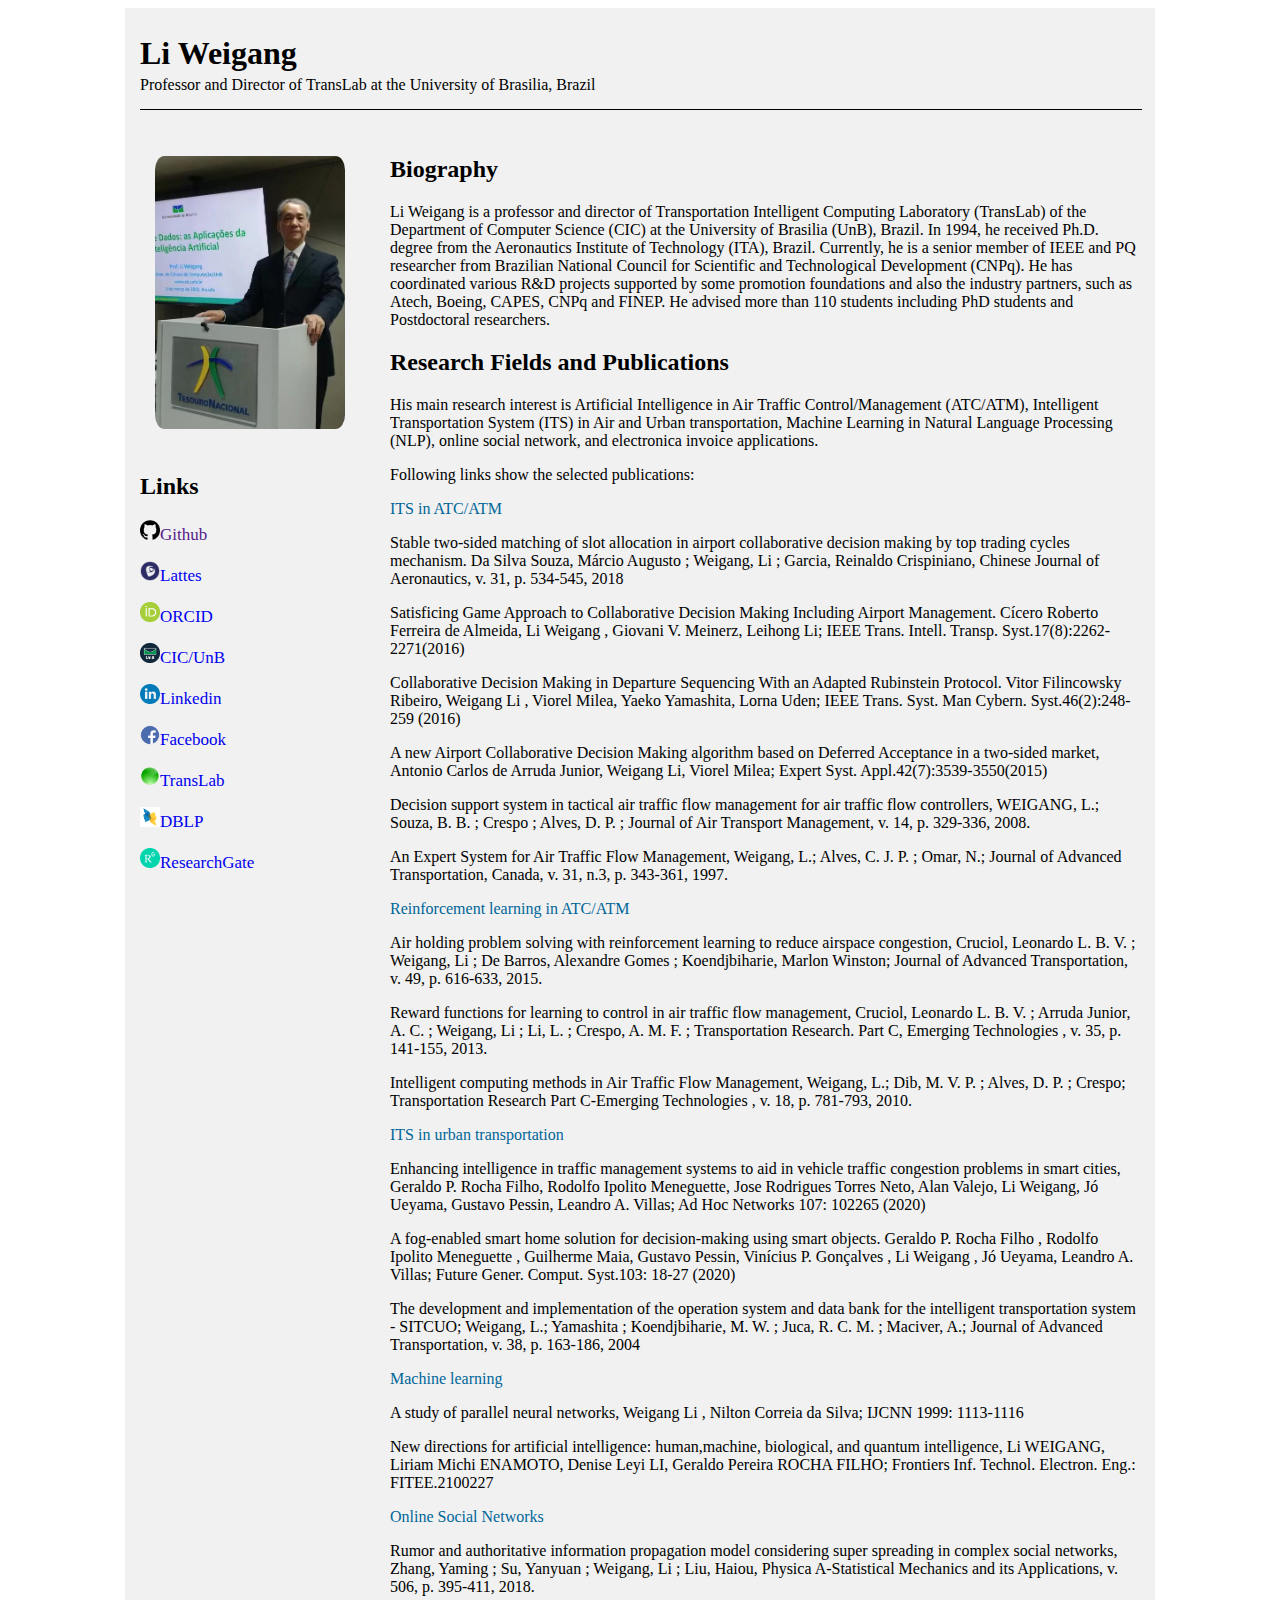
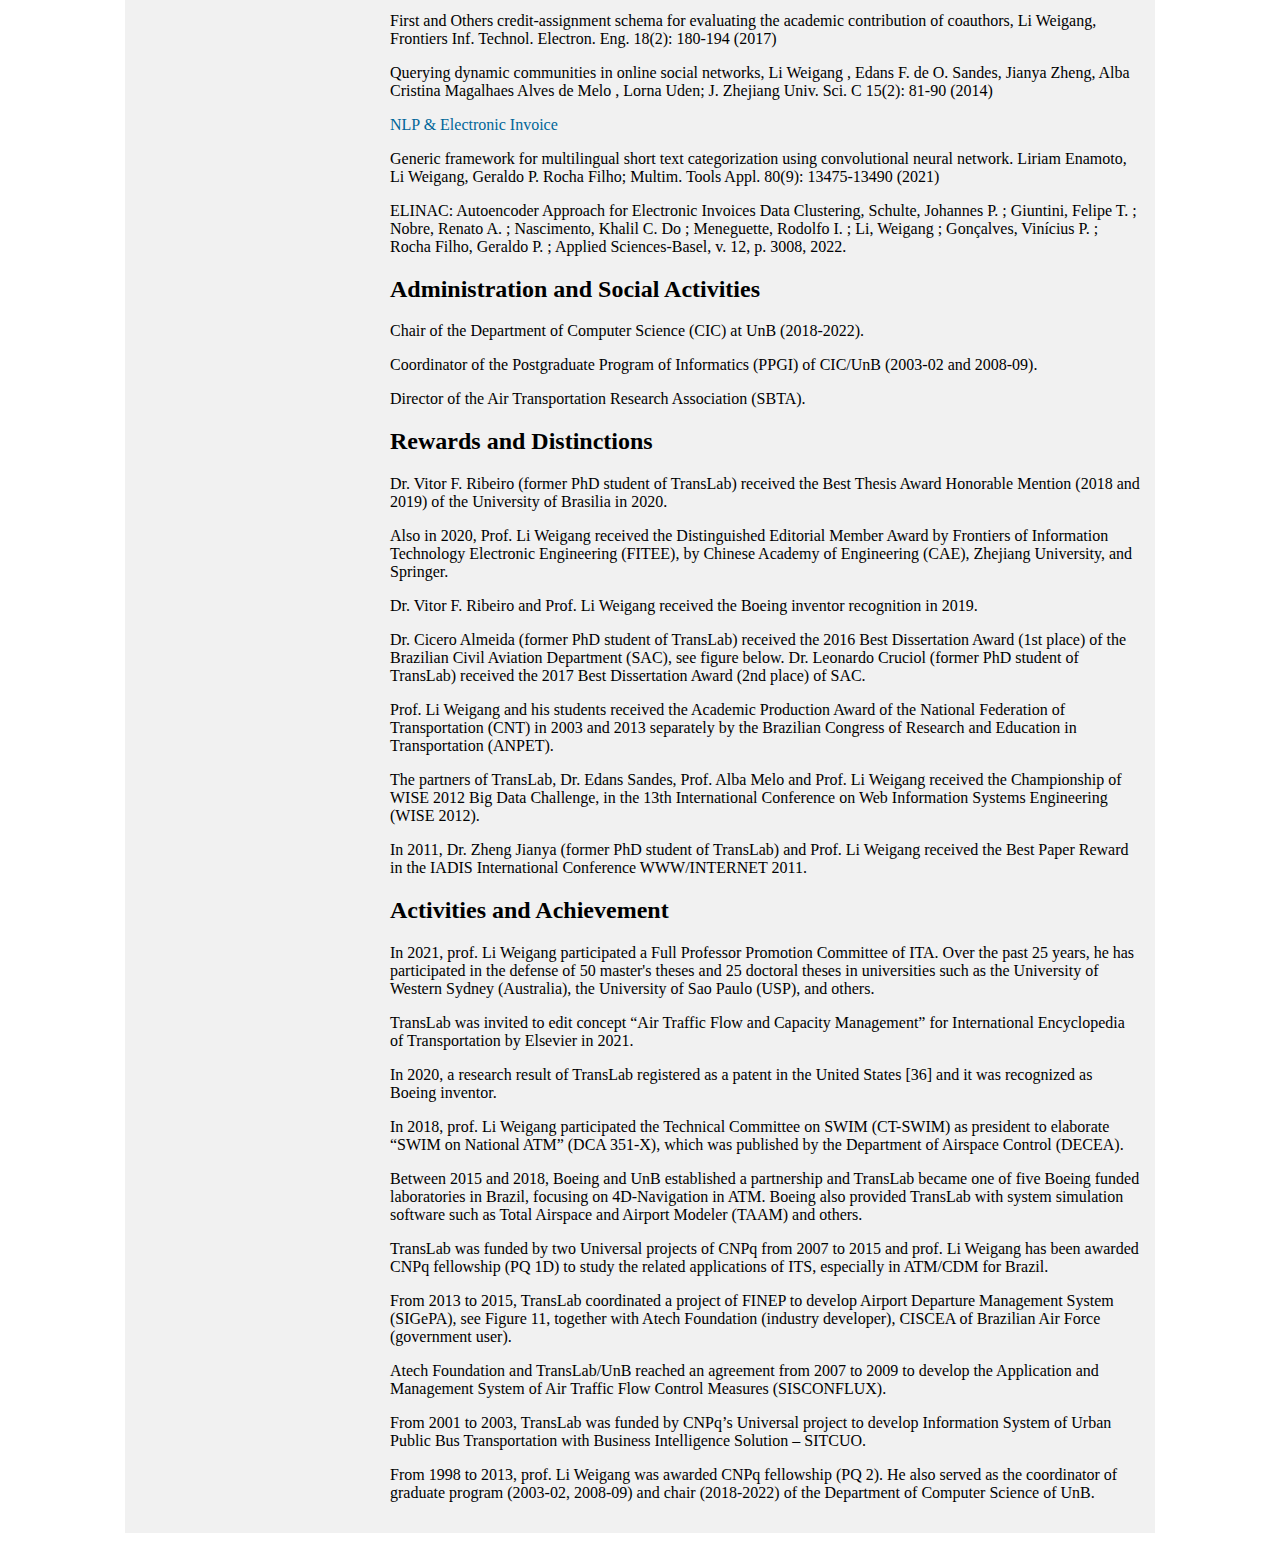
==== index.html @ bbe939b4 "header" ====
<!DOCTYPE html>
<html lang="en">

<head>
    <meta charset="UTF-8">
    <meta name="viewport" content="width=device-width, initial-scale=1.0">
    <link rel="stylesheet" href="styles.css">
    <title>Li Weigang</title>
</head>

<body>
    <div class="container">
        <header class="head">
            <h1> Li Weigang </h1>
		    <p class="subhead">Professor and Director of TransLab at the University of Brasilia, Brazil</p> 
            
        </header>
        <hr width=100% color="#000" size="1px">
        <br>

        <!-- increase height manually in styles.css #left if right gets longer/-->
        <div id="left">
            
                <img class="foto" src="images\foto.jpeg"> 
                <h2>Links</h2>
                <p><a href=""><img class="icon" src="icons\git.png">Github</a></p>
                <p><a href="http://lattes.cnpq.br/4218593188956443"><img class="icon" src="icons\icon-lattes.png">Lattes</a></p>
                <p><a href="https://orcid.org/0000-0003-1826-1850"><img class="icon" src="icons\ORCID-icon.png">ORCID</a></p>
                <p><a href="https://www.cic.unb.br/professores/89-weigang"><img class="icon" src="icons\unb.png">CIC/UnB</a></p>
		        <p><a href="https://www.linkedin.com/in/liweigang/?originalSubdomain=br"><img class="icon" src="icons\linkedin.png">Linkedin</a></p>
                <p><a href="https://pt-br.facebook.com/weigangbr"><img class="icon" src="icons\facebook.jpg">Facebook</a></p>
                <p><a href="https://www.translab.unb.br"><img class="icon" src="icons\green.png">TransLab</a></p>
                <p><a href="https://dblp.org/pid/l/WeigangLi.html"><img class="icon" src="icons\dblp.png">DBLP</a></p>
                <p><a href="https://www.researchgate.net/profile/Li-Weigang">
                <img class="icon" src="icons\ResearchGate_icon.png">ResearchGate</a></p>
                
        </div id="right">

            <section class="biography">
                <h2>Biography</h2>
                <p>
                    Li Weigang is a professor and director of Transportation Intelligent Computing Laboratory (TransLab) of the Department of Computer Science (CIC) at the University of Brasilia (UnB), Brazil. In 1994, he received Ph.D. degree from the Aeronautics Institute of Technology (ITA), Brazil. Currently, he is a senior member of IEEE and PQ researcher from Brazilian National Council for Scientific and Technological Development (CNPq). He has coordinated various R&D projects supported by some promotion foundations and also the industry partners, such as Atech, Boeing, CAPES, CNPq and FINEP. He advised more than 110 students including PhD students and Postdoctoral researchers.
                </p>
            </section>
      
            <section class="biography">
                <h2>Research Fields and Publications</h2>
                    <p>
                        His main research interest is Artificial Intelligence in Air Traffic Control/Management (ATC/ATM), Intelligent Transportation System (ITS) in Air and Urban transportation, Machine Learning in Natural Language Processing (NLP), online social network, and electronica invoice applications.
                    </p>

                    <p>Following links show the selected publications: </p>

                    <p1>ITS in ATC/ATM </p1>

                    <p>Stable two-sided matching of slot allocation in airport collaborative decision making by top trading cycles mechanism. Da Silva Souza, Márcio Augusto ; Weigang, Li ; Garcia, Reinaldo Crispiniano, Chinese Journal of Aeronautics, v. 31, p. 534-545, 2018 </p>

                    <p>Satisficing Game Approach to Collaborative Decision Making Including Airport Management. Cícero Roberto Ferreira de Almeida, Li Weigang , Giovani V. Meinerz, Leihong Li; IEEE Trans. Intell. Transp. Syst.17(8):2262-2271(2016) </p>
                    
                    <p>Collaborative Decision Making in Departure Sequencing With an Adapted Rubinstein Protocol. Vitor Filincowsky Ribeiro, Weigang Li , Viorel Milea, Yaeko Yamashita, Lorna Uden; IEEE Trans. Syst. Man Cybern. Syst.46(2):248-259 (2016) </p>
                    
                    <p>A new Airport Collaborative Decision Making algorithm based on Deferred Acceptance in a two-sided market, Antonio Carlos de Arruda Junior, Weigang Li, Viorel Milea; Expert Syst. Appl.42(7):3539-3550(2015) </p>

                    <p>Decision support system in tactical air traffic flow management for air traffic flow controllers, WEIGANG, L.; Souza, B. B. ; Crespo ; Alves, D. P. ; Journal of Air Transport Management, v. 14, p. 329-336, 2008.</p>
                    
                    <p>An Expert System for Air Traffic Flow Management, Weigang, L.; Alves, C. J. P. ; Omar, N.; Journal of Advanced Transportation, Canada, v. 31, n.3, p. 343-361, 1997. </p>
                    
                    <p1>Reinforcement learning in ATC/ATM</p1>
                    
                    <p>Air holding problem solving with reinforcement learning to reduce airspace congestion, Cruciol, Leonardo L. B. V. ; Weigang, Li ; De Barros, Alexandre Gomes ; Koendjbiharie, Marlon Winston; Journal of Advanced Transportation, v. 49, p. 616-633, 2015. </p> 

                    <p>Reward functions for learning to control in air traffic flow management, Cruciol, Leonardo L. B. V. ; Arruda Junior, A. C. ; Weigang, Li ; Li, L. ; Crespo, A. M. F. ;  Transportation Research. Part C, Emerging Technologies , v. 35, p. 141-155, 2013. </p> 

                    <p>Intelligent computing methods in Air Traffic Flow Management, Weigang, L.; Dib, M. V. P. ; Alves, D. P. ; Crespo;  Transportation Research Part C-Emerging Technologies , v. 18, p. 781-793, 2010. </p>

                    <p1>ITS in urban transportation</p1>

                    <p>Enhancing intelligence in traffic management systems to aid in vehicle traffic congestion problems in smart cities, Geraldo P. Rocha Filho, Rodolfo Ipolito Meneguette, Jose Rodrigues Torres Neto, Alan Valejo, Li Weigang, Jó Ueyama, Gustavo Pessin, Leandro A. Villas; Ad Hoc Networks 107: 102265 (2020) </p>
                    
                    <p>A fog-enabled smart home solution for decision-making using smart objects. Geraldo P. Rocha Filho , Rodolfo Ipolito Meneguette , Guilherme Maia, Gustavo Pessin, Vinícius P. Gonçalves , Li Weigang , Jó Ueyama, Leandro A. Villas; Future Gener. Comput. Syst.103: 18-27 (2020) </p>
                    
                    <p>The development and implementation of the operation system and data bank for the intelligent transportation system - SITCUO; Weigang, L.; Yamashita ; Koendjbiharie, M. W. ; Juca, R. C. M. ; Maciver, A.; Journal of Advanced Transportation, v. 38, p. 163-186, 2004 </p>

                    <p1>Machine learning</p1>

                    <p>A study of parallel neural networks, Weigang Li , Nilton Correia da Silva; IJCNN 1999: 1113-1116 </p>
                    
                    <p>New directions for artificial intelligence: human,machine, biological, and quantum intelligence, Li WEIGANG, Liriam Michi ENAMOTO, Denise Leyi LI, Geraldo Pereira ROCHA FILHO; Frontiers Inf. Technol. Electron. Eng.: FITEE.2100227 </p>

                    <p1>Online Social Networks</p1>

                    <p>Rumor and authoritative information propagation model considering super spreading in complex social networks, Zhang, Yaming ; Su, Yanyuan ; Weigang, Li ; Liu, Haiou, Physica A-Statistical Mechanics and its Applications, v. 506, p. 395-411, 2018. </p>

                    <p>First and Others credit-assignment schema for evaluating the academic contribution of coauthors, Li Weigang, Frontiers Inf. Technol. Electron. Eng. 18(2): 180-194 (2017) </p>

                    <p>Querying dynamic communities in online social networks, Li Weigang , Edans F. de O. Sandes, Jianya Zheng, Alba Cristina Magalhaes Alves de Melo , Lorna Uden; J. Zhejiang Univ. Sci. C 15(2): 81-90 (2014) </p>

                    <p1>NLP & Electronic Invoice</p1>

                    <p>Generic framework for multilingual short text categorization using convolutional neural network. Liriam Enamoto, Li Weigang, Geraldo P. Rocha Filho; Multim. Tools Appl. 80(9): 13475-13490 (2021)  </p>

                    <p>ELINAC: Autoencoder Approach for Electronic Invoices Data Clustering, Schulte, Johannes P. ; Giuntini, Felipe T. ; Nobre, Renato A. ; Nascimento, Khalil C. Do ; Meneguette, Rodolfo I. ; Li, Weigang ; Gonçalves, Vinícius P. ; Rocha Filho, Geraldo P. ;  Applied Sciences-Basel, v. 12, p. 3008, 2022. </p>

                <h2>Administration and Social Activities</h2>

                    <p>Chair of the Department of Computer Science (CIC) at UnB (2018-2022).</p>
                    <p>Coordinator of the Postgraduate Program of Informatics (PPGI) of CIC/UnB (2003-02 and 2008-09).</p>
                    <p>Director of the Air Transportation Research Association (SBTA).</p>

                    
                <h2>Rewards and Distinctions</h2>
                    
                    <p>Dr. Vitor F. Ribeiro (former PhD student of TransLab) received the Best Thesis Award Honorable Mention (2018 and 2019) of the University of Brasilia in 2020. </p>
                    <p>Also in 2020, Prof. Li Weigang received the Distinguished Editorial Member Award by Frontiers of Information Technology Electronic Engineering (FITEE), by Chinese Academy of Engineering (CAE), Zhejiang University, and Springer. </p>
                    <p>Dr. Vitor F. Ribeiro and Prof. Li Weigang received the Boeing inventor recognition in 2019. </p>
                    <p>Dr. Cicero Almeida (former PhD student of TransLab) received the 2016 Best Dissertation Award (1st place) of the Brazilian Civil Aviation Department (SAC), see figure below. Dr. Leonardo Cruciol (former PhD student of TransLab) received the 2017 Best Dissertation Award (2nd place) of SAC. </p>
                    <p>Prof. Li Weigang and his students received the Academic Production Award of the National Federation of Transportation (CNT) in 2003 and 2013 separately by the Brazilian Congress of Research and Education in Transportation (ANPET). </p>
                    <p>The partners of TransLab, Dr. Edans Sandes, Prof. Alba Melo and Prof. Li Weigang received the Championship of WISE 2012 Big Data Challenge, in the 13th International Conference on Web Information Systems Engineering (WISE 2012).</p>
                    <p>In 2011, Dr. Zheng Jianya (former PhD student of TransLab) and Prof. Li Weigang received the Best Paper Reward in the IADIS International Conference WWW/INTERNET 2011. </p>

                <h2>Activities and Achievement</h2>
                    <p>In 2021, prof. Li Weigang participated a Full Professor Promotion Committee of ITA. Over the past 25 years, he has participated in the defense of 50 master's theses and 25 doctoral theses in universities such as the University of Western Sydney (Australia), the University of Sao Paulo (USP), and others. </p>
                    <p>TransLab was invited to edit concept “Air Traffic Flow and Capacity Management” for International Encyclopedia of Transportation by Elsevier in 2021. </p>
                    <p>In 2020, a research result of TransLab registered as a patent in the United States [36] and it was recognized as Boeing inventor. </p>
                    <p>In 2018, prof. Li Weigang participated the Technical Committee on SWIM (CT-SWIM) as president to elaborate “SWIM on National ATM” (DCA 351-X), which was published by the Department of Airspace Control (DECEA). </p>
                    <p>Between 2015 and 2018, Boeing and UnB established a partnership and TransLab became one of five Boeing funded laboratories in Brazil, focusing on 4D-Navigation in ATM. Boeing also provided TransLab with system simulation software such as Total Airspace and Airport Modeler (TAAM) and others. </p>
                    <p>TransLab was funded by two Universal projects of CNPq from 2007 to 2015 and prof. Li Weigang has been awarded CNPq fellowship (PQ 1D) to study the related applications of ITS, especially in ATM/CDM for Brazil. </p>
                    <p>From 2013 to 2015, TransLab coordinated a project of FINEP to develop Airport Departure Management System (SIGePA), see Figure 11, together with Atech Foundation (industry developer), CISCEA of Brazilian Air Force (government user). </p>
                    <p>Atech Foundation and TransLab/UnB reached an agreement from 2007 to 2009 to develop the Application and Management System of Air Traffic Flow Control Measures (SISCONFLUX). </p>
                    <p>From 2001 to 2003, TransLab was funded by CNPq’s Universal project to develop Information System of Urban Public Bus Transportation with Business Intelligence Solution – SITCUO. </p>
                    <p>From 1998 to 2013, prof. Li Weigang was awarded CNPq fellowship (PQ 2). He also served as the coordinator of graduate program (2003-02, 2008-09) and chair (2018-2022) of the Department of Computer Science of UnB. </p>
                
                    
                </section>
        </div>
    </div>
</body>
</html>
---- styles.css ----
.container {
    background-color: #f1f1f1; 	
    padding: 15px;
    width:1000px;
    margin: 10px auto;
    margin-top:0;
    margin-left:auto;
    margin-bottom:0;
    margin-right:auto;
    		
 }

 h1 {
    padding-bottom:0px;
 }

 .head{
    margin-top:auto;
    padding-bottom:0.1px;
    line-height: 19px;
 }

 .subhead{
    line-height: 0px;
 }

 img.foto {
    width:190px;
    border-radius: 5%;
    margin: 20px 15px;
}

img.icon {
    width: 20px;
}


a:link {
    text-decoration: none;
    font-size: 17px;
}

#left {
	float: left ;
    width:250px;
    height:3000px;
}

p1{
    color: #006699;
}

#right {
	float: left ;
	width:500px;
}
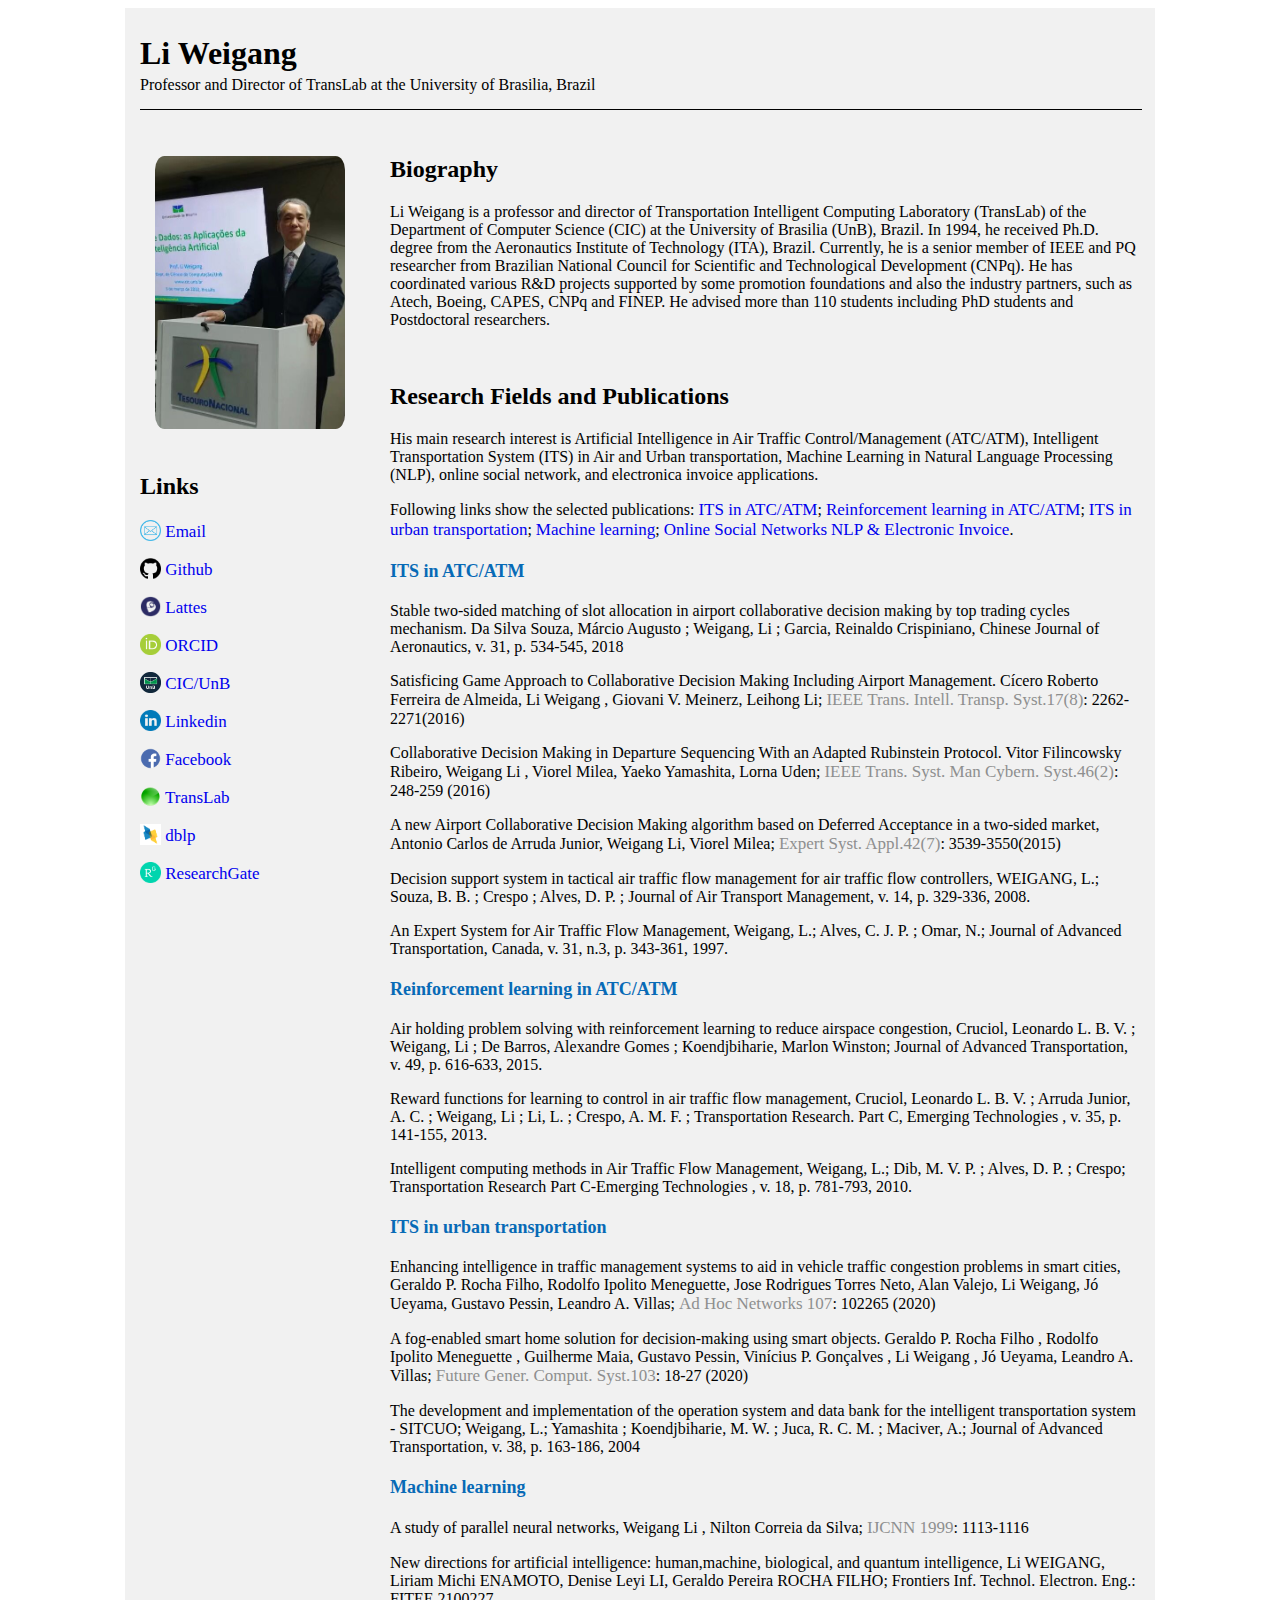
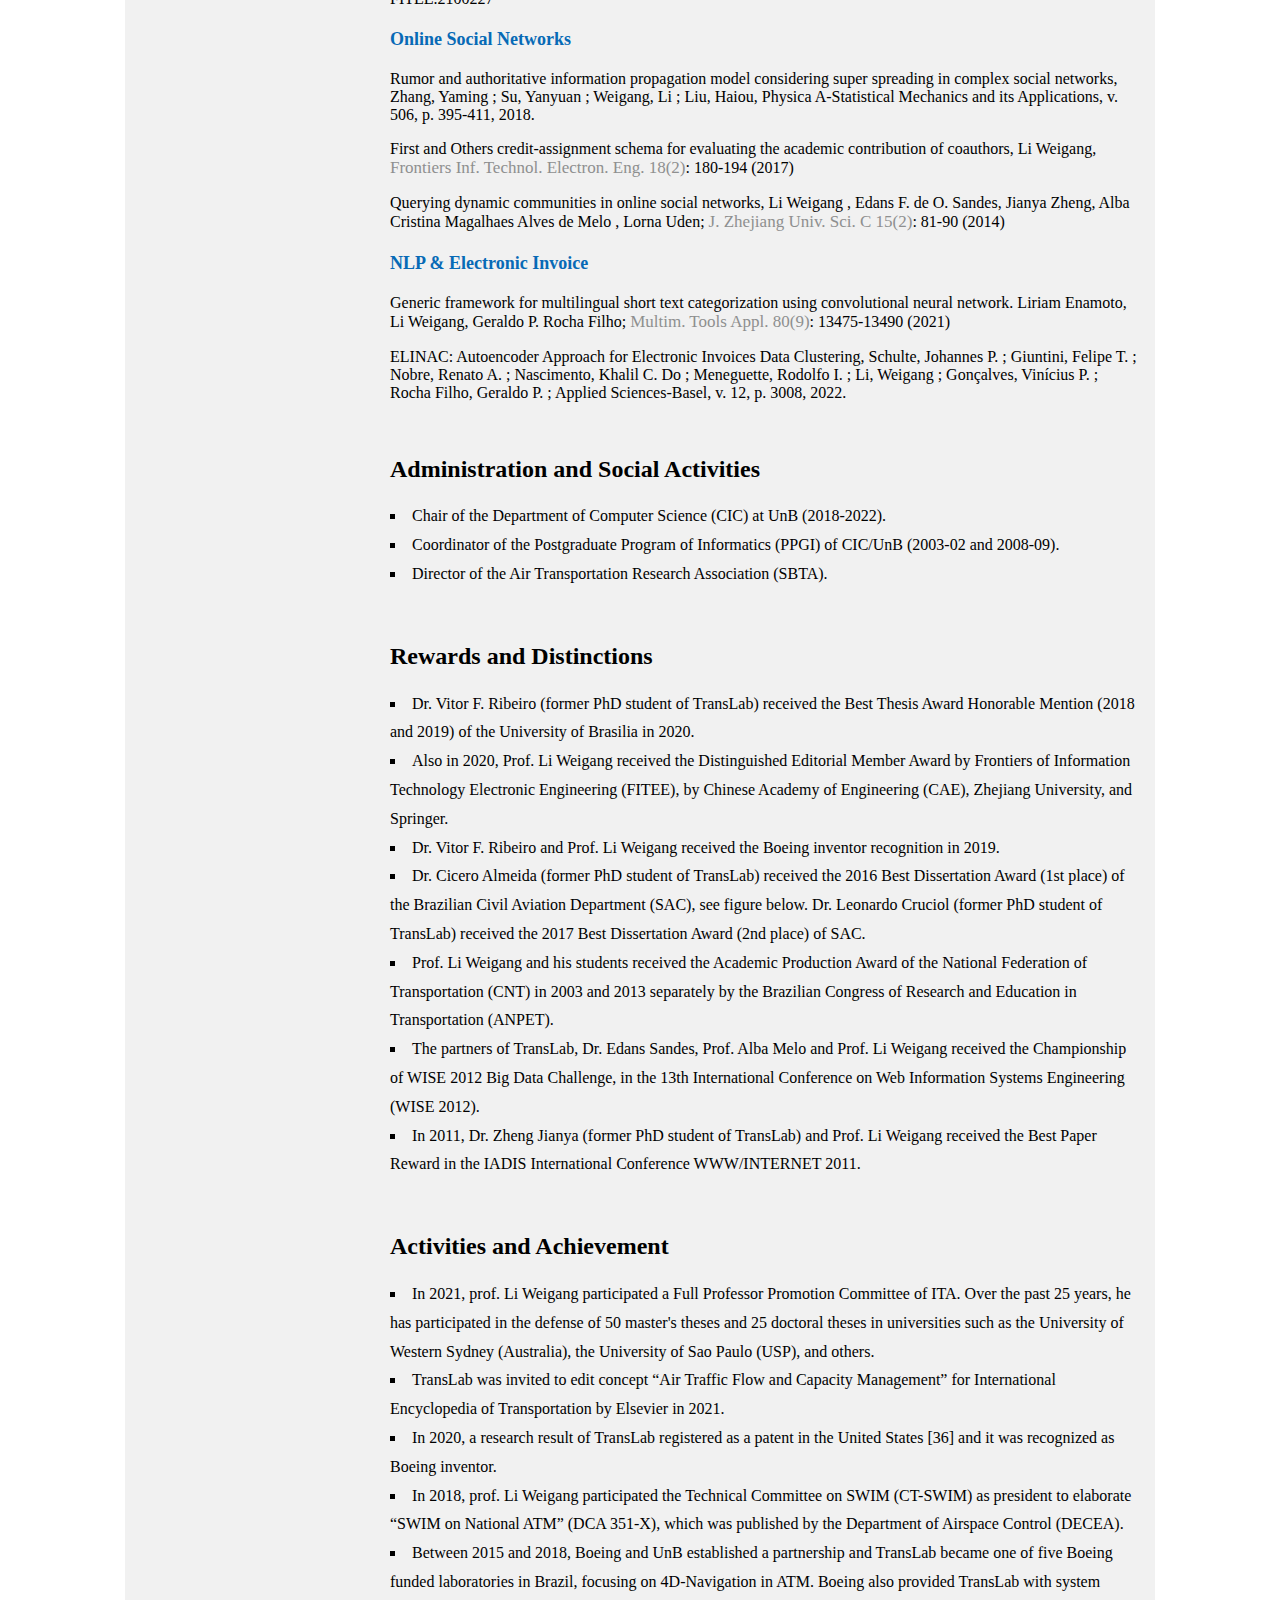
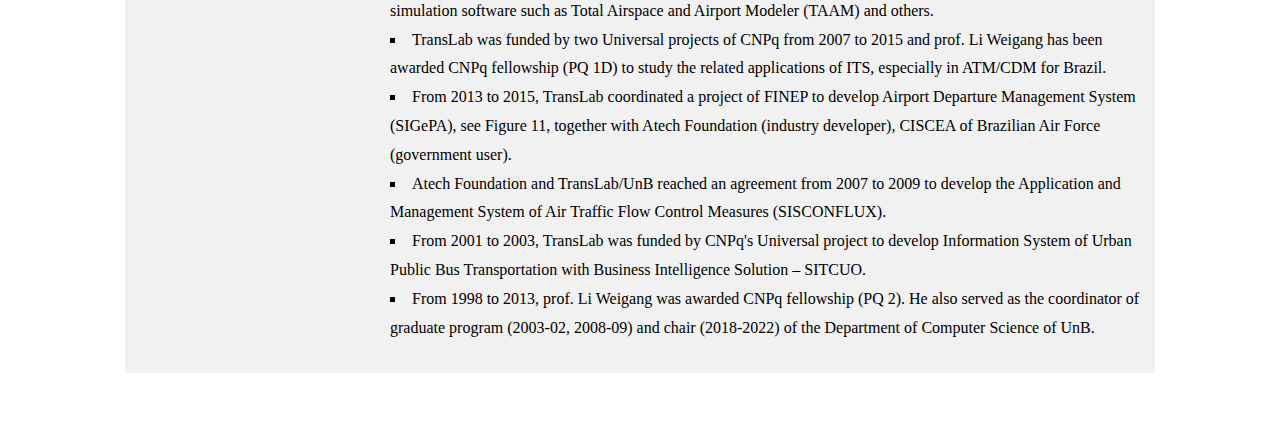
==== commit df0b7751: "finish?" ====
--- a/index.html
+++ b/index.html
@@ -23,113 +23,212 @@
             
                 <img class="foto" src="images\foto.jpeg"> 
                 <h2>Links</h2>
-                <p><a href=""><img class="icon" src="icons\git.png">Github</a></p>
-                <p><a href="http://lattes.cnpq.br/4218593188956443"><img class="icon" src="icons\icon-lattes.png">Lattes</a></p>
-                <p><a href="https://orcid.org/0000-0003-1826-1850"><img class="icon" src="icons\ORCID-icon.png">ORCID</a></p>
-                <p><a href="https://www.cic.unb.br/professores/89-weigang"><img class="icon" src="icons\unb.png">CIC/UnB</a></p>
-		        <p><a href="https://www.linkedin.com/in/liweigang/?originalSubdomain=br"><img class="icon" src="icons\linkedin.png">Linkedin</a></p>
-                <p><a href="https://pt-br.facebook.com/weigangbr"><img class="icon" src="icons\facebook.jpg">Facebook</a></p>
-                <p><a href="https://www.translab.unb.br"><img class="icon" src="icons\green.png">TransLab</a></p>
-                <p><a href="https://dblp.org/pid/l/WeigangLi.html"><img class="icon" src="icons\dblp.png">DBLP</a></p>
+                <p><a href="mailto: weigang@unb.br"><img class="icon" src="icons\email.png"> Email</a></p>
+                <p><a href="https://github.com/LiWeigangBR"><img class="icon" src="icons\git.png"> Github</a></p>
+                <p><a href="http://lattes.cnpq.br/4218593188956443"><img class="icon" src="icons\icon-lattes.png"> Lattes</a></p>
+                <p><a href="https://orcid.org/0000-0003-1826-1850"><img class="icon" src="icons\ORCID-icon.png"> ORCID</a></p>
+                <p><a href="https://www.cic.unb.br/professores/89-weigang"><img class="icon" src="icons\unb.png"> CIC/UnB</a></p>
+		        <p><a href="https://www.linkedin.com/in/liweigang/?originalSubdomain=br"><img class="icon" src="icons\linkedin.png"> Linkedin</a></p>
+                <p><a href="https://pt-br.facebook.com/weigangbr"><img class="icon" src="icons\facebook.jpg"> Facebook</a></p>
+                <p><a href="https://www.translab.unb.br"><img class="icon" src="icons\green.png"> TransLab</a></p>
+                <p><a href="https://dblp.org/pid/l/WeigangLi.html"><img class="icon" src="icons\dblp.png"> dblp</a></p>
                 <p><a href="https://www.researchgate.net/profile/Li-Weigang">
-                <img class="icon" src="icons\ResearchGate_icon.png">ResearchGate</a></p>
+                <img class="icon" src="icons\ResearchGate_icon.png"> ResearchGate</a></p>
                 
         </div id="right">
 
             <section class="biography">
                 <h2>Biography</h2>
                 <p>
-                    Li Weigang is a professor and director of Transportation Intelligent Computing Laboratory (TransLab) of the Department of Computer Science (CIC) at the University of Brasilia (UnB), Brazil. In 1994, he received Ph.D. degree from the Aeronautics Institute of Technology (ITA), Brazil. Currently, he is a senior member of IEEE and PQ researcher from Brazilian National Council for Scientific and Technological Development (CNPq). He has coordinated various R&D projects supported by some promotion foundations and also the industry partners, such as Atech, Boeing, CAPES, CNPq and FINEP. He advised more than 110 students including PhD students and Postdoctoral researchers.
+                    Li Weigang is a professor and director of Transportation Intelligent Computing Laboratory (TransLab) 
+                    of the Department of Computer Science (CIC) at the University of Brasilia (UnB), Brazil. In 1994, he received Ph.D. 
+                    degree from the Aeronautics Institute of Technology (ITA), Brazil. Currently, he is a senior member of IEEE and PQ 
+                    researcher from Brazilian National Council for Scientific and Technological Development (CNPq). He has coordinated 
+                    various R&D projects supported by some promotion foundations and also the industry partners, such as Atech, Boeing, 
+                    CAPES, CNPq and FINEP. He advised more than 110 students including PhD students and Postdoctoral researchers.
                 </p>
+                <br>
             </section>
       
             <section class="biography">
                 <h2>Research Fields and Publications</h2>
                     <p>
-                        His main research interest is Artificial Intelligence in Air Traffic Control/Management (ATC/ATM), Intelligent Transportation System (ITS) in Air and Urban transportation, Machine Learning in Natural Language Processing (NLP), online social network, and electronica invoice applications.
+                        His main research interest is Artificial Intelligence in Air Traffic Control/Management (ATC/ATM), 
+                        Intelligent Transportation System (ITS) in Air and Urban transportation, Machine Learning in Natural 
+                        Language Processing (NLP), online social network, and electronica invoice applications.
                     </p>
 
-                    <p>Following links show the selected publications: </p>
-
-                    <p1>ITS in ATC/ATM </p1>
-
-                    <p>Stable two-sided matching of slot allocation in airport collaborative decision making by top trading cycles mechanism. Da Silva Souza, Márcio Augusto ; Weigang, Li ; Garcia, Reinaldo Crispiniano, Chinese Journal of Aeronautics, v. 31, p. 534-545, 2018 </p>
-
-                    <p>Satisficing Game Approach to Collaborative Decision Making Including Airport Management. Cícero Roberto Ferreira de Almeida, Li Weigang , Giovani V. Meinerz, Leihong Li; IEEE Trans. Intell. Transp. Syst.17(8):2262-2271(2016) </p>
-                    
-                    <p>Collaborative Decision Making in Departure Sequencing With an Adapted Rubinstein Protocol. Vitor Filincowsky Ribeiro, Weigang Li , Viorel Milea, Yaeko Yamashita, Lorna Uden; IEEE Trans. Syst. Man Cybern. Syst.46(2):248-259 (2016) </p>
-                    
-                    <p>A new Airport Collaborative Decision Making algorithm based on Deferred Acceptance in a two-sided market, Antonio Carlos de Arruda Junior, Weigang Li, Viorel Milea; Expert Syst. Appl.42(7):3539-3550(2015) </p>
-
-                    <p>Decision support system in tactical air traffic flow management for air traffic flow controllers, WEIGANG, L.; Souza, B. B. ; Crespo ; Alves, D. P. ; Journal of Air Transport Management, v. 14, p. 329-336, 2008.</p>
-                    
-                    <p>An Expert System for Air Traffic Flow Management, Weigang, L.; Alves, C. J. P. ; Omar, N.; Journal of Advanced Transportation, Canada, v. 31, n.3, p. 343-361, 1997. </p>
-                    
-                    <p1>Reinforcement learning in ATC/ATM</p1>
-                    
-                    <p>Air holding problem solving with reinforcement learning to reduce airspace congestion, Cruciol, Leonardo L. B. V. ; Weigang, Li ; De Barros, Alexandre Gomes ; Koendjbiharie, Marlon Winston; Journal of Advanced Transportation, v. 49, p. 616-633, 2015. </p> 
-
-                    <p>Reward functions for learning to control in air traffic flow management, Cruciol, Leonardo L. B. V. ; Arruda Junior, A. C. ; Weigang, Li ; Li, L. ; Crespo, A. M. F. ;  Transportation Research. Part C, Emerging Technologies , v. 35, p. 141-155, 2013. </p> 
-
-                    <p>Intelligent computing methods in Air Traffic Flow Management, Weigang, L.; Dib, M. V. P. ; Alves, D. P. ; Crespo;  Transportation Research Part C-Emerging Technologies , v. 18, p. 781-793, 2010. </p>
-
-                    <p1>ITS in urban transportation</p1>
-
-                    <p>Enhancing intelligence in traffic management systems to aid in vehicle traffic congestion problems in smart cities, Geraldo P. Rocha Filho, Rodolfo Ipolito Meneguette, Jose Rodrigues Torres Neto, Alan Valejo, Li Weigang, Jó Ueyama, Gustavo Pessin, Leandro A. Villas; Ad Hoc Networks 107: 102265 (2020) </p>
-                    
-                    <p>A fog-enabled smart home solution for decision-making using smart objects. Geraldo P. Rocha Filho , Rodolfo Ipolito Meneguette , Guilherme Maia, Gustavo Pessin, Vinícius P. Gonçalves , Li Weigang , Jó Ueyama, Leandro A. Villas; Future Gener. Comput. Syst.103: 18-27 (2020) </p>
-                    
-                    <p>The development and implementation of the operation system and data bank for the intelligent transportation system - SITCUO; Weigang, L.; Yamashita ; Koendjbiharie, M. W. ; Juca, R. C. M. ; Maciver, A.; Journal of Advanced Transportation, v. 38, p. 163-186, 2004 </p>
-
-                    <p1>Machine learning</p1>
-
-                    <p>A study of parallel neural networks, Weigang Li , Nilton Correia da Silva; IJCNN 1999: 1113-1116 </p>
-                    
-                    <p>New directions for artificial intelligence: human,machine, biological, and quantum intelligence, Li WEIGANG, Liriam Michi ENAMOTO, Denise Leyi LI, Geraldo Pereira ROCHA FILHO; Frontiers Inf. Technol. Electron. Eng.: FITEE.2100227 </p>
-
-                    <p1>Online Social Networks</p1>
-
-                    <p>Rumor and authoritative information propagation model considering super spreading in complex social networks, Zhang, Yaming ; Su, Yanyuan ; Weigang, Li ; Liu, Haiou, Physica A-Statistical Mechanics and its Applications, v. 506, p. 395-411, 2018. </p>
-
-                    <p>First and Others credit-assignment schema for evaluating the academic contribution of coauthors, Li Weigang, Frontiers Inf. Technol. Electron. Eng. 18(2): 180-194 (2017) </p>
-
-                    <p>Querying dynamic communities in online social networks, Li Weigang , Edans F. de O. Sandes, Jianya Zheng, Alba Cristina Magalhaes Alves de Melo , Lorna Uden; J. Zhejiang Univ. Sci. C 15(2): 81-90 (2014) </p>
-
-                    <p1>NLP & Electronic Invoice</p1>
-
-                    <p>Generic framework for multilingual short text categorization using convolutional neural network. Liriam Enamoto, Li Weigang, Geraldo P. Rocha Filho; Multim. Tools Appl. 80(9): 13475-13490 (2021)  </p>
-
-                    <p>ELINAC: Autoencoder Approach for Electronic Invoices Data Clustering, Schulte, Johannes P. ; Giuntini, Felipe T. ; Nobre, Renato A. ; Nascimento, Khalil C. Do ; Meneguette, Rodolfo I. ; Li, Weigang ; Gonçalves, Vinícius P. ; Rocha Filho, Geraldo P. ;  Applied Sciences-Basel, v. 12, p. 3008, 2022. </p>
+                    <p>Following links show the selected publications: <a href="#ATC/ATM">ITS in ATC/ATM</a>;
+                        <a href="#reinforcement">Reinforcement learning in ATC/ATM</a>;
+                        <a href="#transportation">ITS in urban transportation</a>;
+                        <a href="#machine">Machine learning</a>;
+                        <a href="#social">Online Social Networks</a> 
+                        <a href="#NLP">NLP & Electronic Invoice</a>.
+                    </p>
+
+                    <div id="ATC/ATM">
+
+                        <p1>ITS in ATC/ATM </p1>
+
+                        <p>Stable two-sided matching of slot allocation in airport collaborative decision making by top 
+                            trading cycles mechanism. Da Silva Souza, Márcio Augusto ; Weigang, Li ; Garcia, Reinaldo Crispiniano, 
+                            Chinese Journal of Aeronautics, v. 31, p. 534-545, 2018 </p>
+
+                        <p>Satisficing Game Approach to Collaborative Decision Making Including Airport Management. Cícero Roberto Ferreira 
+                            de Almeida, Li Weigang , Giovani V. Meinerz, Leihong Li; 
+                            <a class = "art" href="https://dblp.org/db/journals/tits/tits17.html#AlmeidaWML16">IEEE Trans. Intell. Transp. Syst.17(8)</a>: 2262-2271(2016)</p>
+                        
+                        <p>Collaborative Decision Making in Departure Sequencing With an Adapted Rubinstein Protocol. Vitor Filincowsky 
+                            Ribeiro, Weigang Li , Viorel Milea, Yaeko Yamashita, Lorna Uden; 
+                            <a class = "art" href="https://dblp.org/db/journals/tsmc/tsmc46.html#RibeiroLMYU16">IEEE Trans. Syst. Man Cybern. Syst.46(2)</a>: 248-259 (2016) </p>
+                        
+                        <p>A new Airport Collaborative Decision Making algorithm based on Deferred Acceptance in a two-sided market, 
+                            Antonio Carlos de Arruda Junior, Weigang Li, Viorel Milea;
+                            <a class = "art" href="https://dblp.org/db/journals/eswa/eswa42.html#JuniorLM15"> Expert Syst. Appl.42(7)</a>: 3539-3550(2015) </p>
+
+                        <p>Decision support system in tactical air traffic flow management for air traffic flow controllers, WEIGANG, 
+                            L.; Souza, B. B. ; Crespo ; Alves, D. P. ; Journal of Air Transport Management, v. 14, p. 329-336, 2008.</p>
+                        
+                        <p>An Expert System for Air Traffic Flow Management, Weigang, L.; Alves, C. J. P. ; Omar, N.; Journal of 
+                        Advanced Transportation, Canada, v. 31, n.3, p. 343-361, 1997. </p>
+                    
+                    </div>
+
+                    <div id="reinforcement">
+
+                        <p1>Reinforcement learning in ATC/ATM</p1>
+                        
+                        <p>Air holding problem solving with reinforcement learning to reduce airspace congestion, Cruciol, 
+                            Leonardo L. B. V. ; Weigang, Li ; De Barros, Alexandre Gomes ; Koendjbiharie, Marlon Winston; Journal 
+                            of Advanced Transportation, v. 49, p. 616-633, 2015. </p> 
+
+                        <p>Reward functions for learning to control in air traffic flow management, Cruciol, Leonardo L. B. V. ; 
+                            Arruda Junior, A. C. ; Weigang, Li ; Li, L. ; Crespo, A. M. F. ;  Transportation Research. Part C, 
+                            Emerging Technologies , v. 35, p. 141-155, 2013. </p> 
+
+                        <p>Intelligent computing methods in Air Traffic Flow Management, Weigang, L.; Dib, M. V. P. ; Alves, D. P. ; 
+                            Crespo; Transportation Research Part C-Emerging Technologies , v. 18, p. 781-793, 2010. </p>
+
+                    </div>
+                    
+                    <div id="transportation">
+
+                        <p1>ITS in urban transportation</p1>
+
+                        <p>Enhancing intelligence in traffic management systems to aid in vehicle traffic congestion problems in 
+                            smart cities, Geraldo P. Rocha Filho, Rodolfo Ipolito Meneguette, Jose Rodrigues Torres Neto, Alan 
+                            Valejo, Li Weigang, Jó Ueyama, Gustavo Pessin, Leandro A. Villas;
+                            <a class = "art" href="https://dblp.org/db/journals/adhoc/adhoc107.html#FilhoMNVWUPV20"> Ad Hoc Networks 107</a>: 102265 (2020) </p>
+                        
+                        <p>A fog-enabled smart home solution for decision-making using smart objects. Geraldo P. Rocha Filho , 
+                            Rodolfo Ipolito Meneguette , Guilherme Maia, Gustavo Pessin, Vinícius P. Gonçalves , Li Weigang , 
+                            Jó Ueyama, Leandro A. Villas; 
+                            <a class = "art" href="https://dblp.org/db/journals/fgcs/fgcs103.html#FilhoMMPGWUV20">Future Gener. Comput. Syst.103</a>: 18-27 (2020) </p>
+                        
+                        <p>The development and implementation of the operation system and data bank for the intelligent transportation 
+                            system - SITCUO; Weigang, L.; Yamashita ; Koendjbiharie, M. W. ; Juca, R. C. M. ; Maciver, A.; Journal of 
+                            Advanced Transportation, v. 38, p. 163-186, 2004 </p>
+
+                    </div>
+
+                    <div id="machine">
+                        <p1>Machine learning</p1>
+
+                        <p>A study of parallel neural networks, Weigang Li , Nilton Correia da Silva; 
+                            <a class = "art" href="https://dblp.org/db/conf/ijcnn/ijcnn1999.html#LiS99">IJCNN 1999</a>: 1113-1116 </p>
+                        
+                        <p>New directions for artificial intelligence: human,machine, biological, and quantum intelligence, 
+                            Li WEIGANG, Liriam Michi ENAMOTO, Denise Leyi LI, Geraldo Pereira ROCHA FILHO; Frontiers Inf. Technol. 
+                            Electron. Eng.: FITEE.2100227 </p>
+                    </div>
+
+                    <div id="social">
+                    
+                        <p1>Online Social Networks</p1>
+
+                        <p>Rumor and authoritative information propagation model considering super spreading in complex social networks,
+                            Zhang, Yaming ; Su, Yanyuan ; Weigang, Li ; Liu, Haiou, Physica A-Statistical Mechanics and its Applications, v. 506, p. 395-411, 2018. </p>
+
+                        <p>First and Others credit-assignment schema for evaluating the academic contribution of coauthors, Li Weigang, 
+                            <a class = "art" href="https://dblp.org/db/journals/jzusc/jzusc18.html#Weigang17">Frontiers Inf. Technol. Electron. Eng. 18(2)</a>: 180-194 (2017)</p>
+
+                        <p>Querying dynamic communities in online social networks, Li Weigang , Edans F. de O. Sandes, Jianya Zheng, 
+                            Alba Cristina Magalhaes Alves de Melo , Lorna Uden; 
+                            <a class = "art" href="https://dblp.org/db/journals/jzusc/jzusc15.html#WeigangSZMU14">J. Zhejiang Univ. Sci. C 15(2)</a>: 81-90 (2014)</p>
+                    
+                    </div>
+
+                    <div id="NLP">
+
+                        <p1>NLP & Electronic Invoice</p1>
+
+                        <p>Generic framework for multilingual short text categorization using convolutional neural network. 
+                            Liriam Enamoto, Li Weigang, Geraldo P. Rocha Filho; 
+                            <a class = "art" href="https://dblp.org/db/journals/mta/mta80.html#EnamotoWF21">Multim. Tools Appl. 80(9)</a>: 13475-13490 (2021)</p>
+
+                        <p>ELINAC: Autoencoder Approach for Electronic Invoices Data Clustering, Schulte, Johannes P. ; 
+                            Giuntini, Felipe T. ; Nobre, Renato A. ; Nascimento, Khalil C. Do ; Meneguette, Rodolfo I. ; Li, Weigang ; 
+                            Gonçalves, Vinícius P. ; Rocha Filho, Geraldo P. ;  Applied Sciences-Basel, v. 12, p. 3008, 2022. </p>
+                    </div>
+
+                    <br>
 
                 <h2>Administration and Social Activities</h2>
-
-                    <p>Chair of the Department of Computer Science (CIC) at UnB (2018-2022).</p>
-                    <p>Coordinator of the Postgraduate Program of Informatics (PPGI) of CIC/UnB (2003-02 and 2008-09).</p>
-                    <p>Director of the Air Transportation Research Association (SBTA).</p>
-
-                    
+                    <ul class="point">
+                        <li>Chair of the Department of Computer Science (CIC) at UnB (2018-2022).</li>
+                        <li>Coordinator of the Postgraduate Program of Informatics (PPGI) of CIC/UnB (2003-02 and 2008-09).</li>
+                        <li>Director of the Air Transportation Research Association (SBTA).</li>
+                    </ul>
+                    <br>
+
+
                 <h2>Rewards and Distinctions</h2>
                     
-                    <p>Dr. Vitor F. Ribeiro (former PhD student of TransLab) received the Best Thesis Award Honorable Mention (2018 and 2019) of the University of Brasilia in 2020. </p>
-                    <p>Also in 2020, Prof. Li Weigang received the Distinguished Editorial Member Award by Frontiers of Information Technology Electronic Engineering (FITEE), by Chinese Academy of Engineering (CAE), Zhejiang University, and Springer. </p>
-                    <p>Dr. Vitor F. Ribeiro and Prof. Li Weigang received the Boeing inventor recognition in 2019. </p>
-                    <p>Dr. Cicero Almeida (former PhD student of TransLab) received the 2016 Best Dissertation Award (1st place) of the Brazilian Civil Aviation Department (SAC), see figure below. Dr. Leonardo Cruciol (former PhD student of TransLab) received the 2017 Best Dissertation Award (2nd place) of SAC. </p>
-                    <p>Prof. Li Weigang and his students received the Academic Production Award of the National Federation of Transportation (CNT) in 2003 and 2013 separately by the Brazilian Congress of Research and Education in Transportation (ANPET). </p>
-                    <p>The partners of TransLab, Dr. Edans Sandes, Prof. Alba Melo and Prof. Li Weigang received the Championship of WISE 2012 Big Data Challenge, in the 13th International Conference on Web Information Systems Engineering (WISE 2012).</p>
-                    <p>In 2011, Dr. Zheng Jianya (former PhD student of TransLab) and Prof. Li Weigang received the Best Paper Reward in the IADIS International Conference WWW/INTERNET 2011. </p>
+                    <ul class="point">
+                        <li>Dr. Vitor F. Ribeiro (former PhD student of TransLab) received the Best Thesis Award Honorable Mention 
+                            (2018 and 2019) of the University of Brasilia in 2020. </li>
+                        <li>Also in 2020, Prof. Li Weigang received the Distinguished Editorial Member Award by Frontiers of 
+                            Information Technology Electronic Engineering (FITEE), by Chinese Academy of Engineering (CAE), 
+                            Zhejiang University, and Springer. </li>
+                        <li>Dr. Vitor F. Ribeiro and Prof. Li Weigang received the Boeing inventor recognition in 2019. </li>
+                        <li>Dr. Cicero Almeida (former PhD student of TransLab) received the 2016 Best Dissertation Award (1st place) 
+                            of the Brazilian Civil Aviation Department (SAC), see figure below. Dr. Leonardo Cruciol (former PhD student 
+                            of TransLab) received the 2017 Best Dissertation Award (2nd place) of SAC. </li>
+                        <li>Prof. Li Weigang and his students received the Academic Production Award of the National Federation of 
+                            Transportation (CNT) in 2003 and 2013 separately by the Brazilian Congress of Research and Education in 
+                            Transportation (ANPET). </li>
+                        <li>The partners of TransLab, Dr. Edans Sandes, Prof. Alba Melo and Prof. Li Weigang received the Championship 
+                            of WISE 2012 Big Data Challenge, in the 13th International Conference on Web Information Systems Engineering (WISE 2012).</li>
+                        <li>In 2011, Dr. Zheng Jianya (former PhD student of TransLab) and Prof. Li Weigang received the Best Paper Reward in 
+                            the IADIS International Conference WWW/INTERNET 2011. </li>
+                    </ul>        
+                <br>
 
                 <h2>Activities and Achievement</h2>
-                    <p>In 2021, prof. Li Weigang participated a Full Professor Promotion Committee of ITA. Over the past 25 years, he has participated in the defense of 50 master's theses and 25 doctoral theses in universities such as the University of Western Sydney (Australia), the University of Sao Paulo (USP), and others. </p>
-                    <p>TransLab was invited to edit concept “Air Traffic Flow and Capacity Management” for International Encyclopedia of Transportation by Elsevier in 2021. </p>
-                    <p>In 2020, a research result of TransLab registered as a patent in the United States [36] and it was recognized as Boeing inventor. </p>
-                    <p>In 2018, prof. Li Weigang participated the Technical Committee on SWIM (CT-SWIM) as president to elaborate “SWIM on National ATM” (DCA 351-X), which was published by the Department of Airspace Control (DECEA). </p>
-                    <p>Between 2015 and 2018, Boeing and UnB established a partnership and TransLab became one of five Boeing funded laboratories in Brazil, focusing on 4D-Navigation in ATM. Boeing also provided TransLab with system simulation software such as Total Airspace and Airport Modeler (TAAM) and others. </p>
-                    <p>TransLab was funded by two Universal projects of CNPq from 2007 to 2015 and prof. Li Weigang has been awarded CNPq fellowship (PQ 1D) to study the related applications of ITS, especially in ATM/CDM for Brazil. </p>
-                    <p>From 2013 to 2015, TransLab coordinated a project of FINEP to develop Airport Departure Management System (SIGePA), see Figure 11, together with Atech Foundation (industry developer), CISCEA of Brazilian Air Force (government user). </p>
-                    <p>Atech Foundation and TransLab/UnB reached an agreement from 2007 to 2009 to develop the Application and Management System of Air Traffic Flow Control Measures (SISCONFLUX). </p>
-                    <p>From 2001 to 2003, TransLab was funded by CNPq’s Universal project to develop Information System of Urban Public Bus Transportation with Business Intelligence Solution – SITCUO. </p>
-                    <p>From 1998 to 2013, prof. Li Weigang was awarded CNPq fellowship (PQ 2). He also served as the coordinator of graduate program (2003-02, 2008-09) and chair (2018-2022) of the Department of Computer Science of UnB. </p>
-                
+
+                    <ul class="point">
+                        <li>In 2021, prof. Li Weigang participated a Full Professor Promotion Committee of ITA. Over the past 25 years, he has 
+                            participated in the defense of 50 master's theses and 25 doctoral theses in universities such as the University of 
+                            Western Sydney (Australia), the University of Sao Paulo (USP), and others. </li>
+                        <li>TransLab was invited to edit concept “Air Traffic Flow and Capacity Management” for International Encyclopedia of 
+                            Transportation by Elsevier in 2021. </li>
+                        <li>In 2020, a research result of TransLab registered as a patent in the United States [36] and it was recognized as Boeing inventor. </li>
+                        <li>In 2018, prof. Li Weigang participated the Technical Committee on SWIM (CT-SWIM) as president to elaborate “SWIM on 
+                            National ATM” (DCA 351-X), which was published by the Department of Airspace Control (DECEA). </li>
+                        <li>Between 2015 and 2018, Boeing and UnB established a partnership and TransLab became one of five Boeing funded 
+                            laboratories in Brazil, focusing on 4D-Navigation in ATM. Boeing also provided TransLab with system simulation 
+                            software such as Total Airspace and Airport Modeler (TAAM) and others. </li>
+                        <li>TransLab was funded by two Universal projects of CNPq from 2007 to 2015 and prof. Li Weigang has been awarded CNPq 
+                            fellowship (PQ 1D) to study the related applications of ITS, especially in ATM/CDM for Brazil. </li>
+                        <li>From 2013 to 2015, TransLab coordinated a project of FINEP to develop Airport Departure Management System (SIGePA), 
+                            see Figure 11, together with Atech Foundation (industry developer), CISCEA of Brazilian Air Force (government user). </li>
+                        <li>Atech Foundation and TransLab/UnB reached an agreement from 2007 to 2009 to develop the Application and Management 
+                            System of Air Traffic Flow Control Measures (SISCONFLUX). </li>
+                        <li>From 2001 to 2003, TransLab was funded by CNPq's Universal project to develop Information System of Urban Public Bus 
+                            Transportation with Business Intelligence Solution – SITCUO. </li>
+                        <li>From 1998 to 2013, prof. Li Weigang was awarded CNPq fellowship (PQ 2). He also served as the coordinator of graduate 
+                            program (2003-02, 2008-09) and chair (2018-2022) of the Department of Computer Science of UnB. </li>
+                    </ul>
                     
                 </section>
         </div>
--- a/styles.css
+++ b/styles.css
@@ -24,33 +24,52 @@
     line-height: 0px;
  }
 
- img.foto {
+img.foto {
     width:190px;
     border-radius: 5%;
     margin: 20px 15px;
 }
 
 img.icon {
-    width: 20px;
+    width: 21px;
+    vertical-align: -4px;
 }
 
+#right {
+	float: left ;
+	width:500px;
+}
+
+#left {
+	float: left ;
+    width:250px;
+    height:3500px;
+}
+
+p1{
+    color: #076ab6;
+    font-size: 18px;
+    font-weight: bold;
+    line-height: 30px;
+}
 
 a:link {
     text-decoration: none;
     font-size: 17px;
 }
 
-#left {
-	float: left ;
-    width:250px;
-    height:3000px;
+a.art:link {
+    color:#8e8f8f;
+    text-decoration:none;
 }
 
-p1{
-    color: #006699;
+a.art:visited {
+    color:#6f6f6f;
+    text-decoration:none;
 }
 
-#right {
-	float: left ;
-	width:500px;
-}
+ul.point {
+    list-style-type: square;
+    list-style-position: inside;
+    line-height:180%;
+}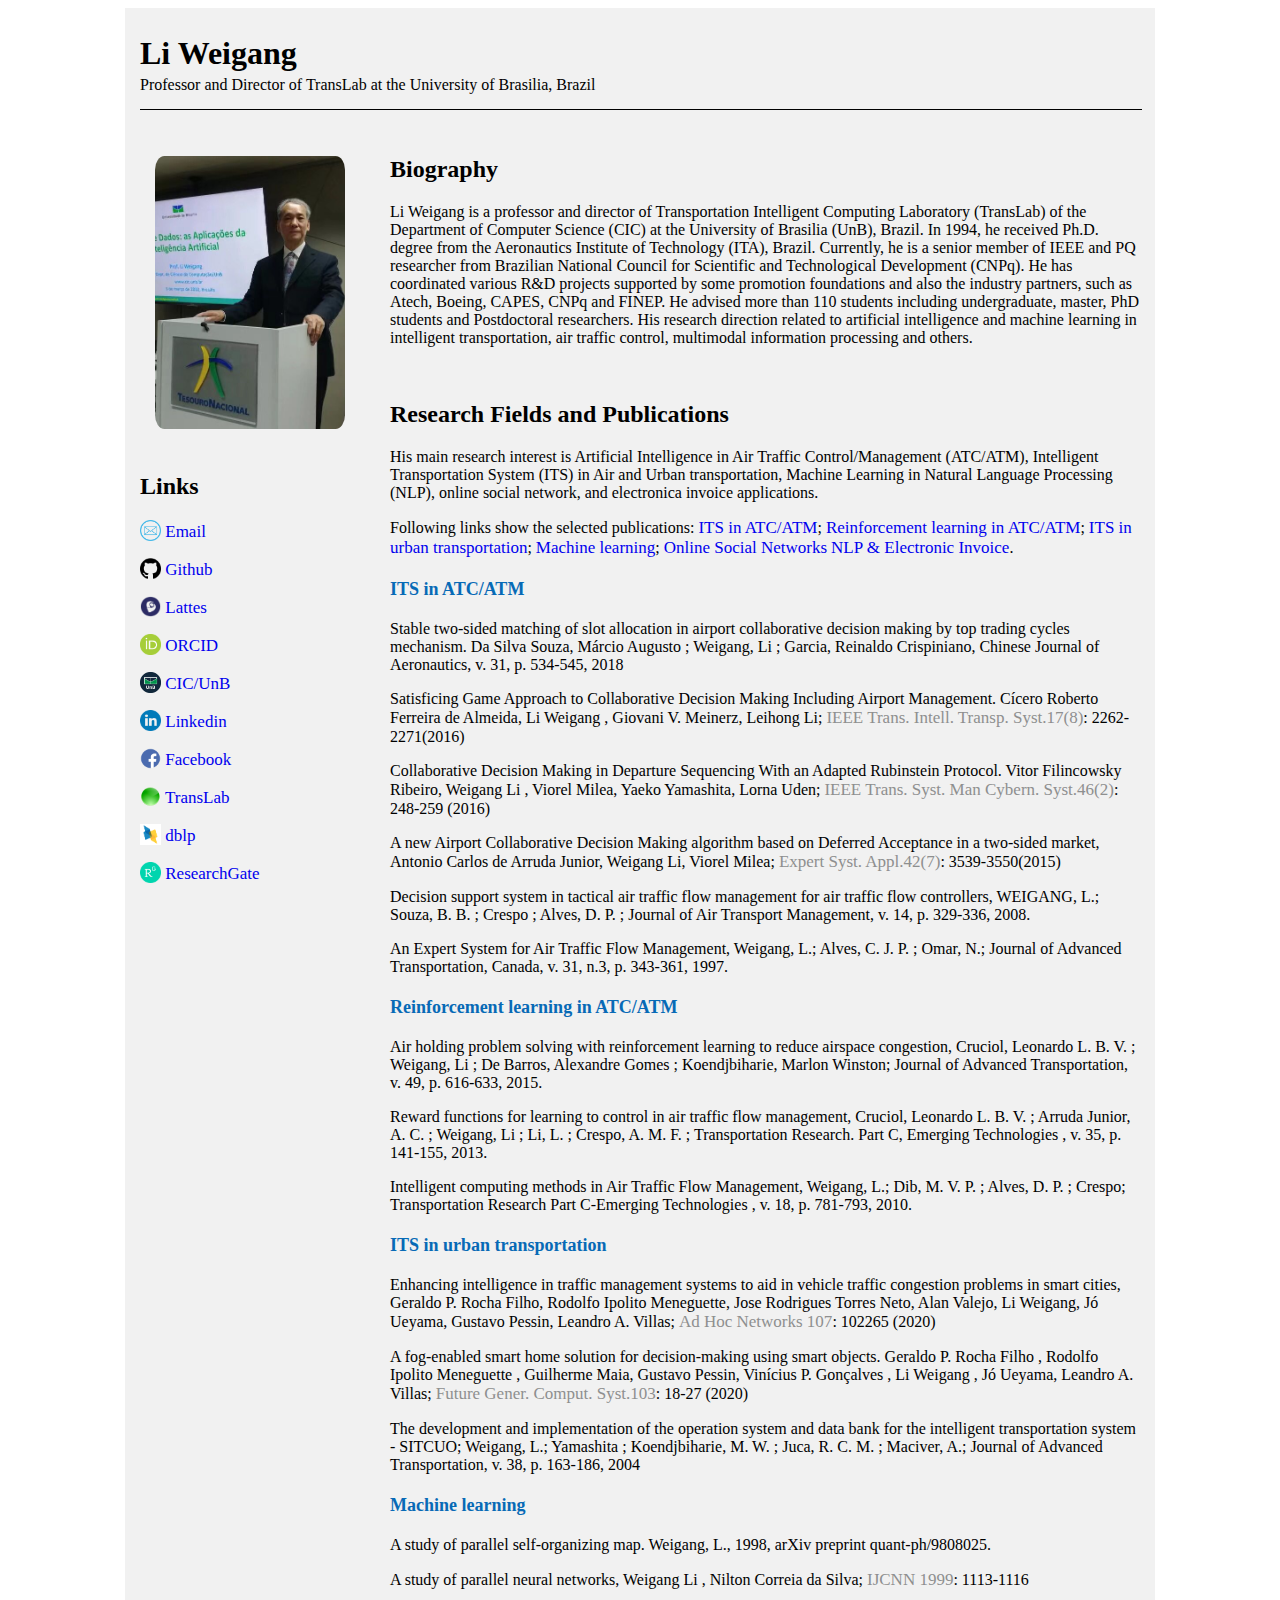
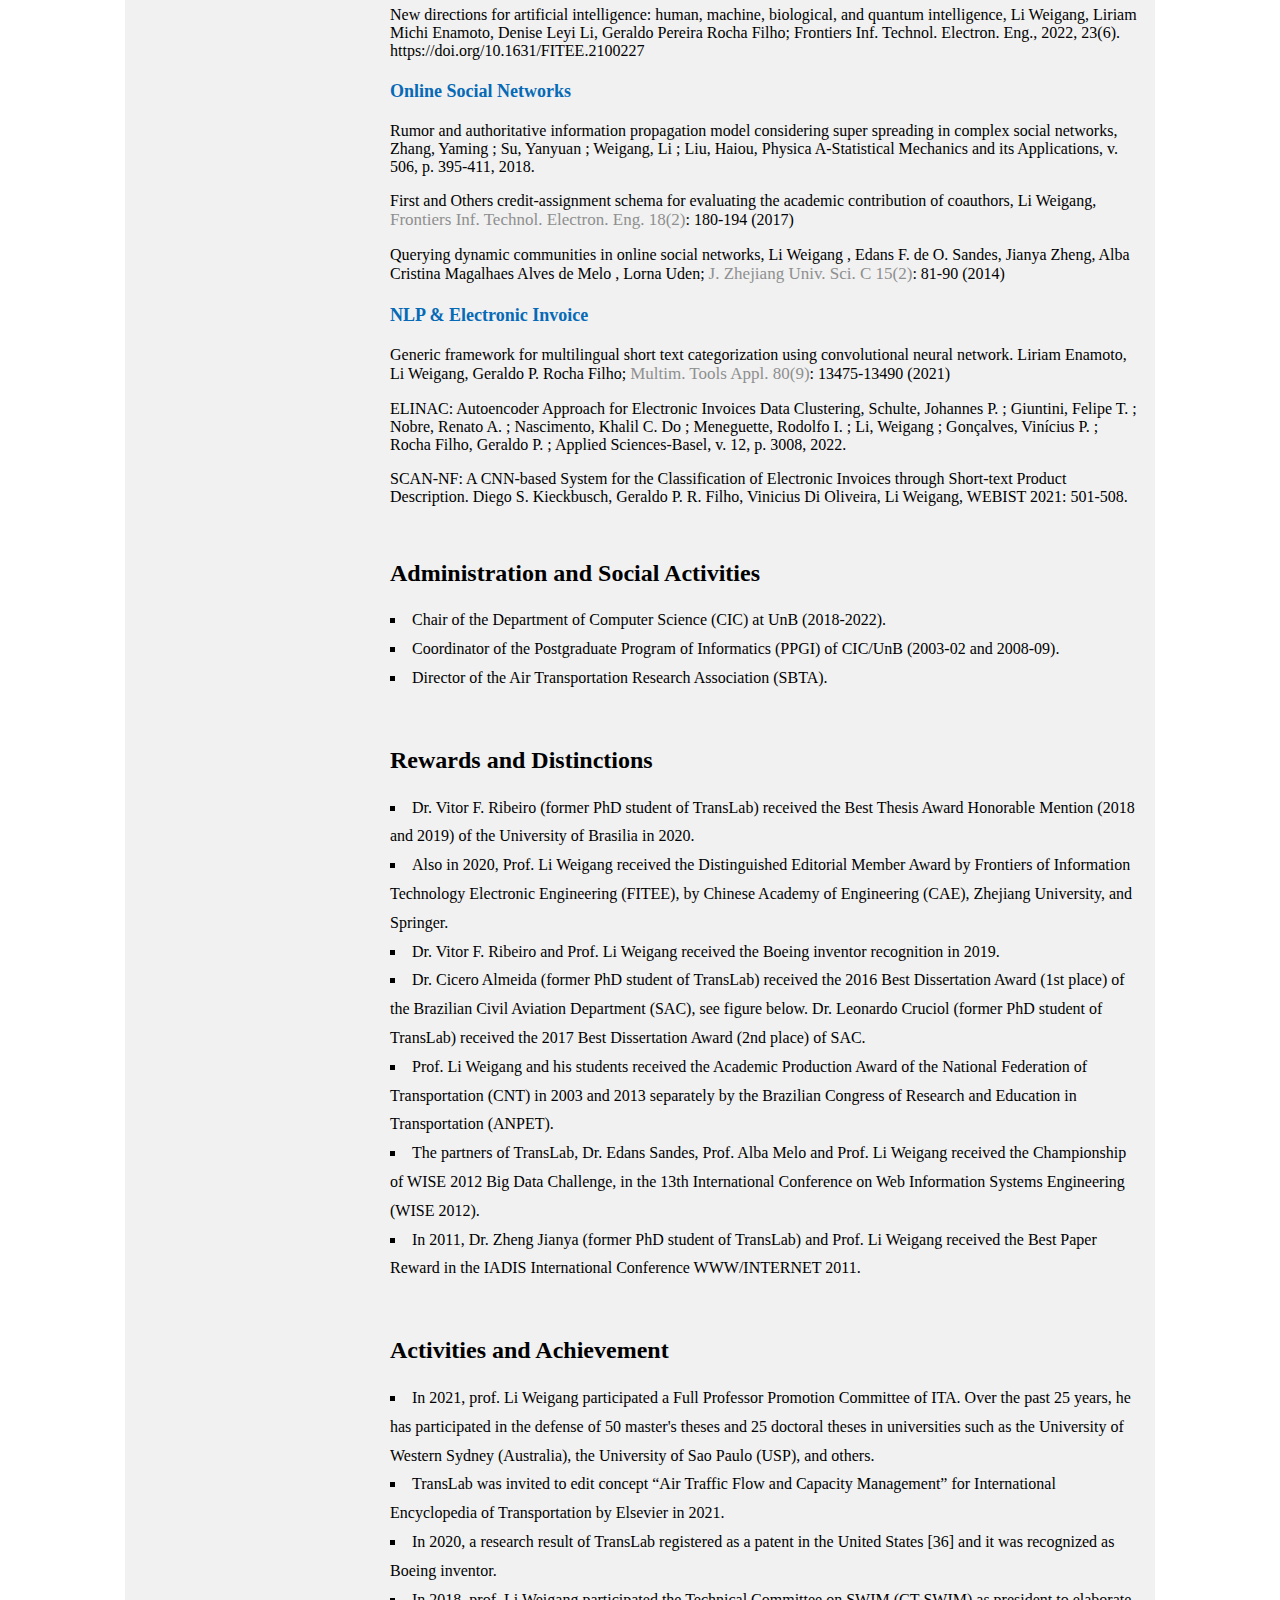
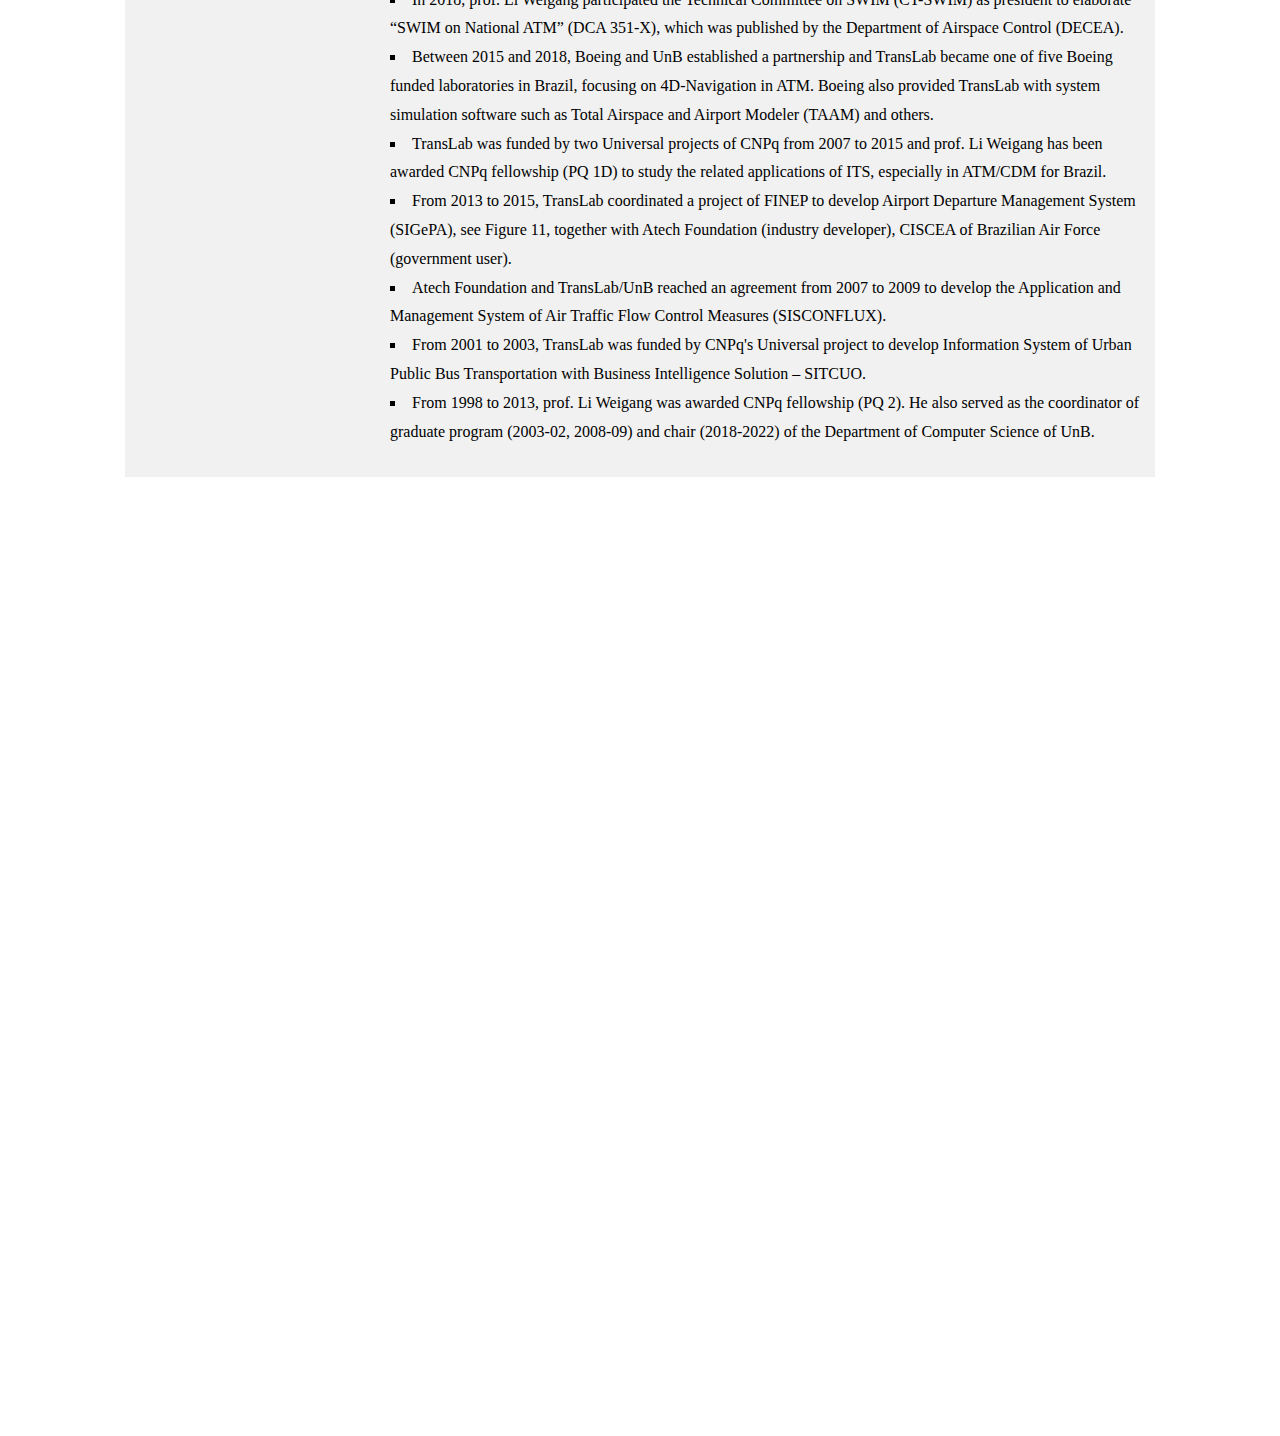
==== commit 099e9e60: "informacoes" ====
--- a/index.html
+++ b/index.html
@@ -45,7 +45,8 @@
                     degree from the Aeronautics Institute of Technology (ITA), Brazil. Currently, he is a senior member of IEEE and PQ 
                     researcher from Brazilian National Council for Scientific and Technological Development (CNPq). He has coordinated 
                     various R&D projects supported by some promotion foundations and also the industry partners, such as Atech, Boeing, 
-                    CAPES, CNPq and FINEP. He advised more than 110 students including PhD students and Postdoctoral researchers.
+                    CAPES, CNPq and FINEP. He advised more than 110 students including undergraduate, master, PhD students and Postdoctoral researchers.
+                    His research direction related to artificial intelligence and machine learning in intelligent transportation, air traffic control, multimodal information processing and others.
                 </p>
                 <br>
             </section>
@@ -134,12 +135,14 @@
                     <div id="machine">
                         <p1>Machine learning</p1>
 
+                        <p>A study of parallel self-organizing map. Weigang, L., 1998, arXiv preprint quant-ph/9808025.</p>
+
                         <p>A study of parallel neural networks, Weigang Li , Nilton Correia da Silva; 
                             <a class = "art" href="https://dblp.org/db/conf/ijcnn/ijcnn1999.html#LiS99">IJCNN 1999</a>: 1113-1116 </p>
                         
-                        <p>New directions for artificial intelligence: human,machine, biological, and quantum intelligence, 
-                            Li WEIGANG, Liriam Michi ENAMOTO, Denise Leyi LI, Geraldo Pereira ROCHA FILHO; Frontiers Inf. Technol. 
-                            Electron. Eng.: FITEE.2100227 </p>
+                        <p>New directions for artificial intelligence: human, machine, biological, and quantum intelligence, Li Weigang, 
+                            Liriam Michi Enamoto, Denise Leyi Li, Geraldo Pereira Rocha Filho; 
+                            Frontiers Inf. Technol. Electron. Eng., 2022, 23(6). https://doi.org/10.1631/FITEE.2100227</p>
                     </div>
 
                     <div id="social">
@@ -169,6 +172,10 @@
                         <p>ELINAC: Autoencoder Approach for Electronic Invoices Data Clustering, Schulte, Johannes P. ; 
                             Giuntini, Felipe T. ; Nobre, Renato A. ; Nascimento, Khalil C. Do ; Meneguette, Rodolfo I. ; Li, Weigang ; 
                             Gonçalves, Vinícius P. ; Rocha Filho, Geraldo P. ;  Applied Sciences-Basel, v. 12, p. 3008, 2022. </p>
+                    
+                            
+                        <p>SCAN-NF: A CNN-based System for the Classification of Electronic Invoices through Short-text Product Description. Diego S. Kieckbusch, 
+                            Geraldo P. R. Filho, Vinicius Di Oliveira, Li Weigang, WEBIST 2021: 501-508.</p>
                     </div>
 
                     <br>
--- a/styles.css
+++ b/styles.css
@@ -43,7 +43,7 @@
 #left {
 	float: left ;
     width:250px;
-    height:3500px;
+    height:4500px;
 }
 
 p1{
@@ -72,4 +72,4 @@
     list-style-type: square;
     list-style-position: inside;
     line-height:180%;
-}+}
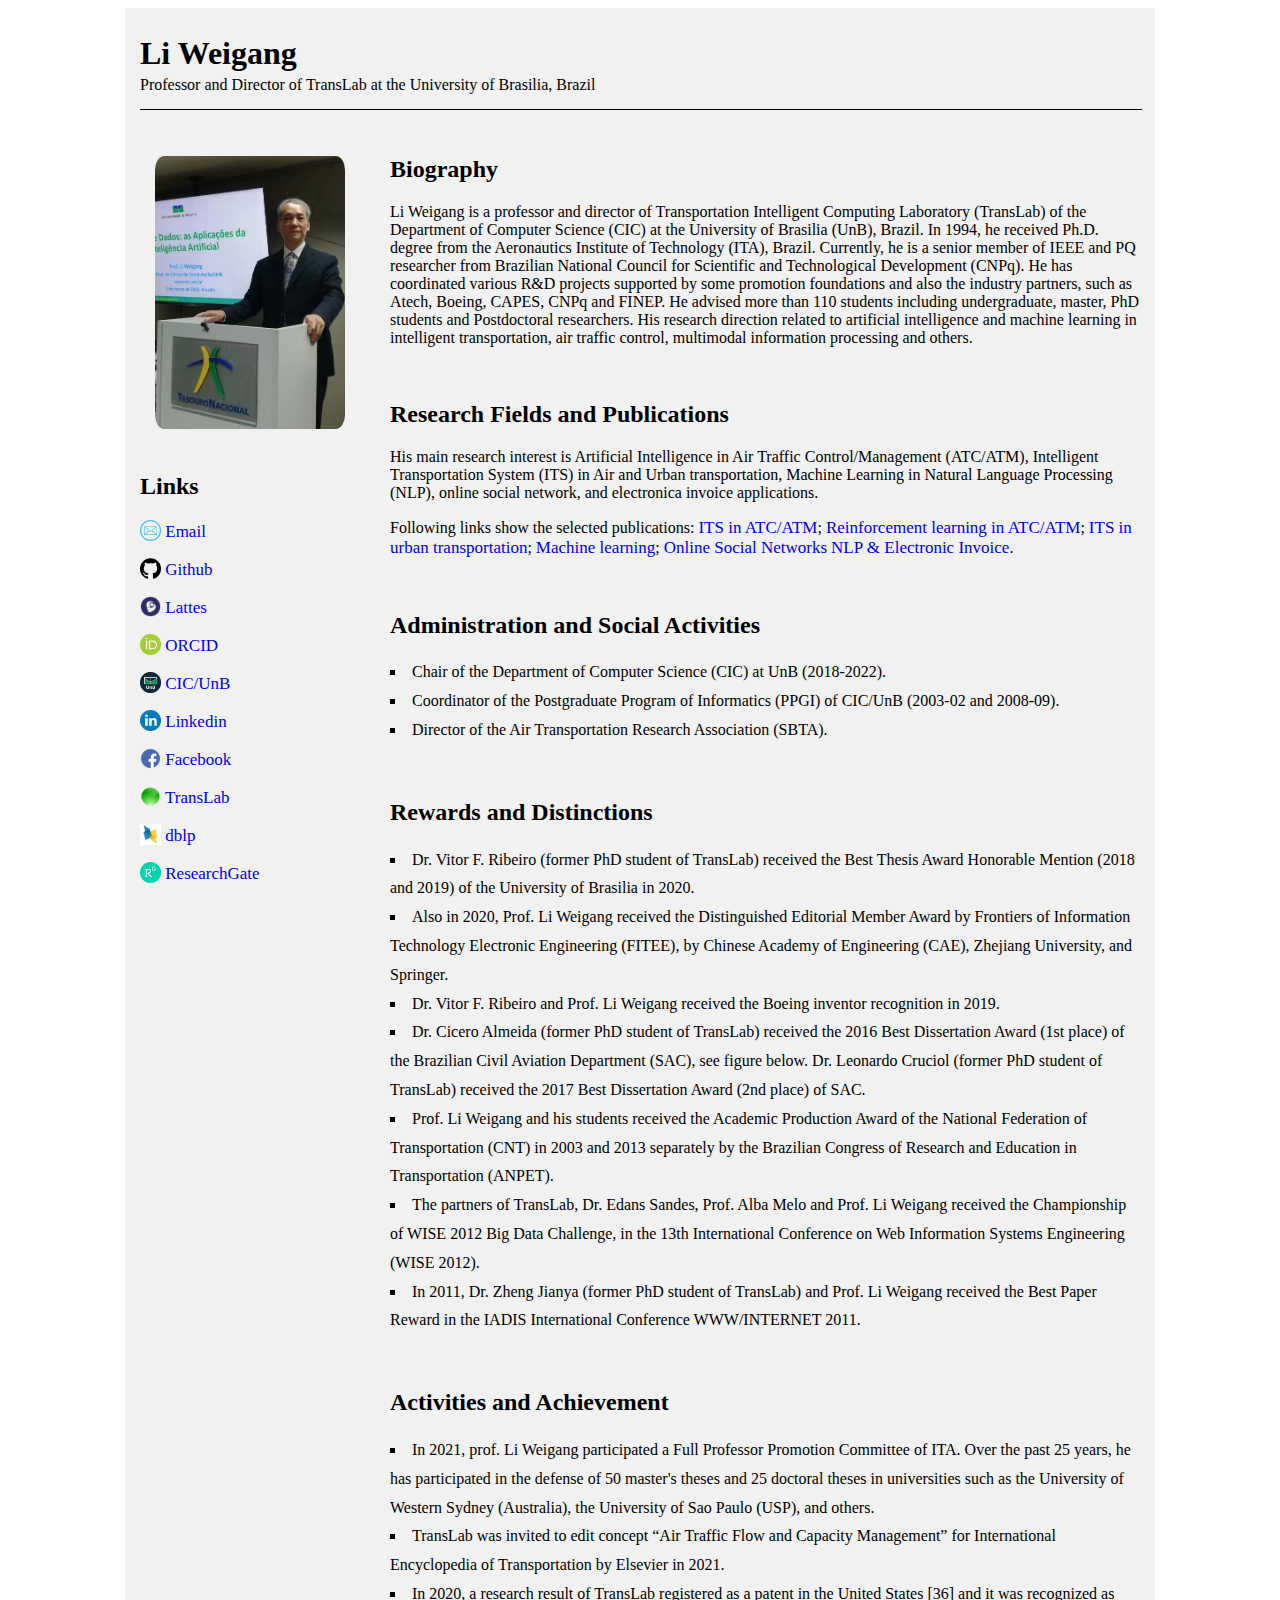
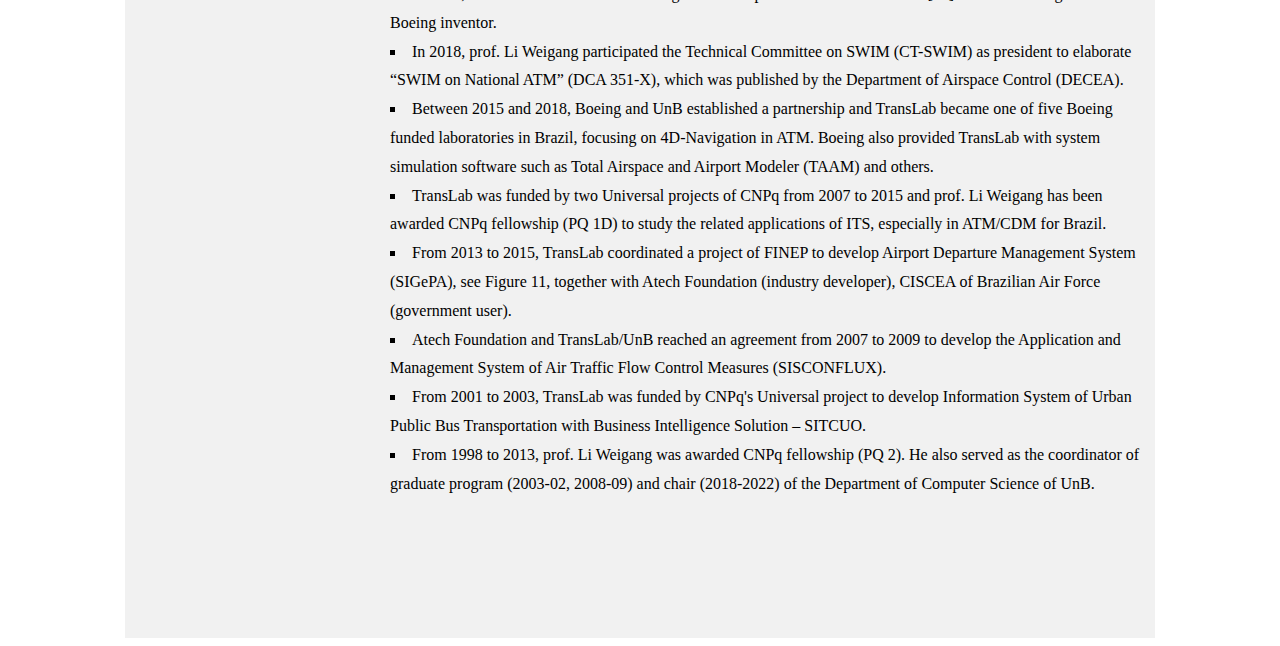
==== commit e01dccd5: "pages" ====
--- a/index.html
+++ b/index.html
@@ -59,124 +59,13 @@
                         Language Processing (NLP), online social network, and electronica invoice applications.
                     </p>
 
-                    <p>Following links show the selected publications: <a href="#ATC/ATM">ITS in ATC/ATM</a>;
-                        <a href="#reinforcement">Reinforcement learning in ATC/ATM</a>;
-                        <a href="#transportation">ITS in urban transportation</a>;
-                        <a href="#machine">Machine learning</a>;
-                        <a href="#social">Online Social Networks</a> 
-                        <a href="#NLP">NLP & Electronic Invoice</a>.
+                    <p>Following links show the selected publications: <a href="research.html">ITS in ATC/ATM</a>;
+                        <a href="reinforcement.html">Reinforcement learning in ATC/ATM</a>;
+                        <a href="transportation.html">ITS in urban transportation</a>;
+                        <a href="machine.html">Machine learning</a>;
+                        <a href="social.html">Online Social Networks</a> 
+                        <a href="NLP.html">NLP & Electronic Invoice</a>.
                     </p>
-
-                    <div id="ATC/ATM">
-
-                        <p1>ITS in ATC/ATM </p1>
-
-                        <p>Stable two-sided matching of slot allocation in airport collaborative decision making by top 
-                            trading cycles mechanism. Da Silva Souza, Márcio Augusto ; Weigang, Li ; Garcia, Reinaldo Crispiniano, 
-                            Chinese Journal of Aeronautics, v. 31, p. 534-545, 2018 </p>
-
-                        <p>Satisficing Game Approach to Collaborative Decision Making Including Airport Management. Cícero Roberto Ferreira 
-                            de Almeida, Li Weigang , Giovani V. Meinerz, Leihong Li; 
-                            <a class = "art" href="https://dblp.org/db/journals/tits/tits17.html#AlmeidaWML16">IEEE Trans. Intell. Transp. Syst.17(8)</a>: 2262-2271(2016)</p>
-                        
-                        <p>Collaborative Decision Making in Departure Sequencing With an Adapted Rubinstein Protocol. Vitor Filincowsky 
-                            Ribeiro, Weigang Li , Viorel Milea, Yaeko Yamashita, Lorna Uden; 
-                            <a class = "art" href="https://dblp.org/db/journals/tsmc/tsmc46.html#RibeiroLMYU16">IEEE Trans. Syst. Man Cybern. Syst.46(2)</a>: 248-259 (2016) </p>
-                        
-                        <p>A new Airport Collaborative Decision Making algorithm based on Deferred Acceptance in a two-sided market, 
-                            Antonio Carlos de Arruda Junior, Weigang Li, Viorel Milea;
-                            <a class = "art" href="https://dblp.org/db/journals/eswa/eswa42.html#JuniorLM15"> Expert Syst. Appl.42(7)</a>: 3539-3550(2015) </p>
-
-                        <p>Decision support system in tactical air traffic flow management for air traffic flow controllers, WEIGANG, 
-                            L.; Souza, B. B. ; Crespo ; Alves, D. P. ; Journal of Air Transport Management, v. 14, p. 329-336, 2008.</p>
-                        
-                        <p>An Expert System for Air Traffic Flow Management, Weigang, L.; Alves, C. J. P. ; Omar, N.; Journal of 
-                        Advanced Transportation, Canada, v. 31, n.3, p. 343-361, 1997. </p>
-                    
-                    </div>
-
-                    <div id="reinforcement">
-
-                        <p1>Reinforcement learning in ATC/ATM</p1>
-                        
-                        <p>Air holding problem solving with reinforcement learning to reduce airspace congestion, Cruciol, 
-                            Leonardo L. B. V. ; Weigang, Li ; De Barros, Alexandre Gomes ; Koendjbiharie, Marlon Winston; Journal 
-                            of Advanced Transportation, v. 49, p. 616-633, 2015. </p> 
-
-                        <p>Reward functions for learning to control in air traffic flow management, Cruciol, Leonardo L. B. V. ; 
-                            Arruda Junior, A. C. ; Weigang, Li ; Li, L. ; Crespo, A. M. F. ;  Transportation Research. Part C, 
-                            Emerging Technologies , v. 35, p. 141-155, 2013. </p> 
-
-                        <p>Intelligent computing methods in Air Traffic Flow Management, Weigang, L.; Dib, M. V. P. ; Alves, D. P. ; 
-                            Crespo; Transportation Research Part C-Emerging Technologies , v. 18, p. 781-793, 2010. </p>
-
-                    </div>
-                    
-                    <div id="transportation">
-
-                        <p1>ITS in urban transportation</p1>
-
-                        <p>Enhancing intelligence in traffic management systems to aid in vehicle traffic congestion problems in 
-                            smart cities, Geraldo P. Rocha Filho, Rodolfo Ipolito Meneguette, Jose Rodrigues Torres Neto, Alan 
-                            Valejo, Li Weigang, Jó Ueyama, Gustavo Pessin, Leandro A. Villas;
-                            <a class = "art" href="https://dblp.org/db/journals/adhoc/adhoc107.html#FilhoMNVWUPV20"> Ad Hoc Networks 107</a>: 102265 (2020) </p>
-                        
-                        <p>A fog-enabled smart home solution for decision-making using smart objects. Geraldo P. Rocha Filho , 
-                            Rodolfo Ipolito Meneguette , Guilherme Maia, Gustavo Pessin, Vinícius P. Gonçalves , Li Weigang , 
-                            Jó Ueyama, Leandro A. Villas; 
-                            <a class = "art" href="https://dblp.org/db/journals/fgcs/fgcs103.html#FilhoMMPGWUV20">Future Gener. Comput. Syst.103</a>: 18-27 (2020) </p>
-                        
-                        <p>The development and implementation of the operation system and data bank for the intelligent transportation 
-                            system - SITCUO; Weigang, L.; Yamashita ; Koendjbiharie, M. W. ; Juca, R. C. M. ; Maciver, A.; Journal of 
-                            Advanced Transportation, v. 38, p. 163-186, 2004 </p>
-
-                    </div>
-
-                    <div id="machine">
-                        <p1>Machine learning</p1>
-
-                        <p>A study of parallel self-organizing map. Weigang, L., 1998, arXiv preprint quant-ph/9808025.</p>
-
-                        <p>A study of parallel neural networks, Weigang Li , Nilton Correia da Silva; 
-                            <a class = "art" href="https://dblp.org/db/conf/ijcnn/ijcnn1999.html#LiS99">IJCNN 1999</a>: 1113-1116 </p>
-                        
-                        <p>New directions for artificial intelligence: human, machine, biological, and quantum intelligence, Li Weigang, 
-                            Liriam Michi Enamoto, Denise Leyi Li, Geraldo Pereira Rocha Filho; 
-                            Frontiers Inf. Technol. Electron. Eng., 2022, 23(6). https://doi.org/10.1631/FITEE.2100227</p>
-                    </div>
-
-                    <div id="social">
-                    
-                        <p1>Online Social Networks</p1>
-
-                        <p>Rumor and authoritative information propagation model considering super spreading in complex social networks,
-                            Zhang, Yaming ; Su, Yanyuan ; Weigang, Li ; Liu, Haiou, Physica A-Statistical Mechanics and its Applications, v. 506, p. 395-411, 2018. </p>
-
-                        <p>First and Others credit-assignment schema for evaluating the academic contribution of coauthors, Li Weigang, 
-                            <a class = "art" href="https://dblp.org/db/journals/jzusc/jzusc18.html#Weigang17">Frontiers Inf. Technol. Electron. Eng. 18(2)</a>: 180-194 (2017)</p>
-
-                        <p>Querying dynamic communities in online social networks, Li Weigang , Edans F. de O. Sandes, Jianya Zheng, 
-                            Alba Cristina Magalhaes Alves de Melo , Lorna Uden; 
-                            <a class = "art" href="https://dblp.org/db/journals/jzusc/jzusc15.html#WeigangSZMU14">J. Zhejiang Univ. Sci. C 15(2)</a>: 81-90 (2014)</p>
-                    
-                    </div>
-
-                    <div id="NLP">
-
-                        <p1>NLP & Electronic Invoice</p1>
-
-                        <p>Generic framework for multilingual short text categorization using convolutional neural network. 
-                            Liriam Enamoto, Li Weigang, Geraldo P. Rocha Filho; 
-                            <a class = "art" href="https://dblp.org/db/journals/mta/mta80.html#EnamotoWF21">Multim. Tools Appl. 80(9)</a>: 13475-13490 (2021)</p>
-
-                        <p>ELINAC: Autoencoder Approach for Electronic Invoices Data Clustering, Schulte, Johannes P. ; 
-                            Giuntini, Felipe T. ; Nobre, Renato A. ; Nascimento, Khalil C. Do ; Meneguette, Rodolfo I. ; Li, Weigang ; 
-                            Gonçalves, Vinícius P. ; Rocha Filho, Geraldo P. ;  Applied Sciences-Basel, v. 12, p. 3008, 2022. </p>
-                    
-                            
-                        <p>SCAN-NF: A CNN-based System for the Classification of Electronic Invoices through Short-text Product Description. Diego S. Kieckbusch, 
-                            Geraldo P. R. Filho, Vinicius Di Oliveira, Li Weigang, WEBIST 2021: 501-508.</p>
-                    </div>
 
                     <br>
 
--- a/styles.css
+++ b/styles.css
@@ -1,13 +1,14 @@
 .container {
-    background-color: #f1f1f1; 	
+    background-color: #f1f1f1; 
     padding: 15px;
+    height:auto;
     width:1000px;
+    height:2200px;
     margin: 10px auto;
     margin-top:0;
     margin-left:auto;
     margin-bottom:0;
     margin-right:auto;
-    		
  }
 
  h1 {
@@ -43,7 +44,7 @@
 #left {
 	float: left ;
     width:250px;
-    height:4500px;
+    height:2100px;
 }
 
 p1{
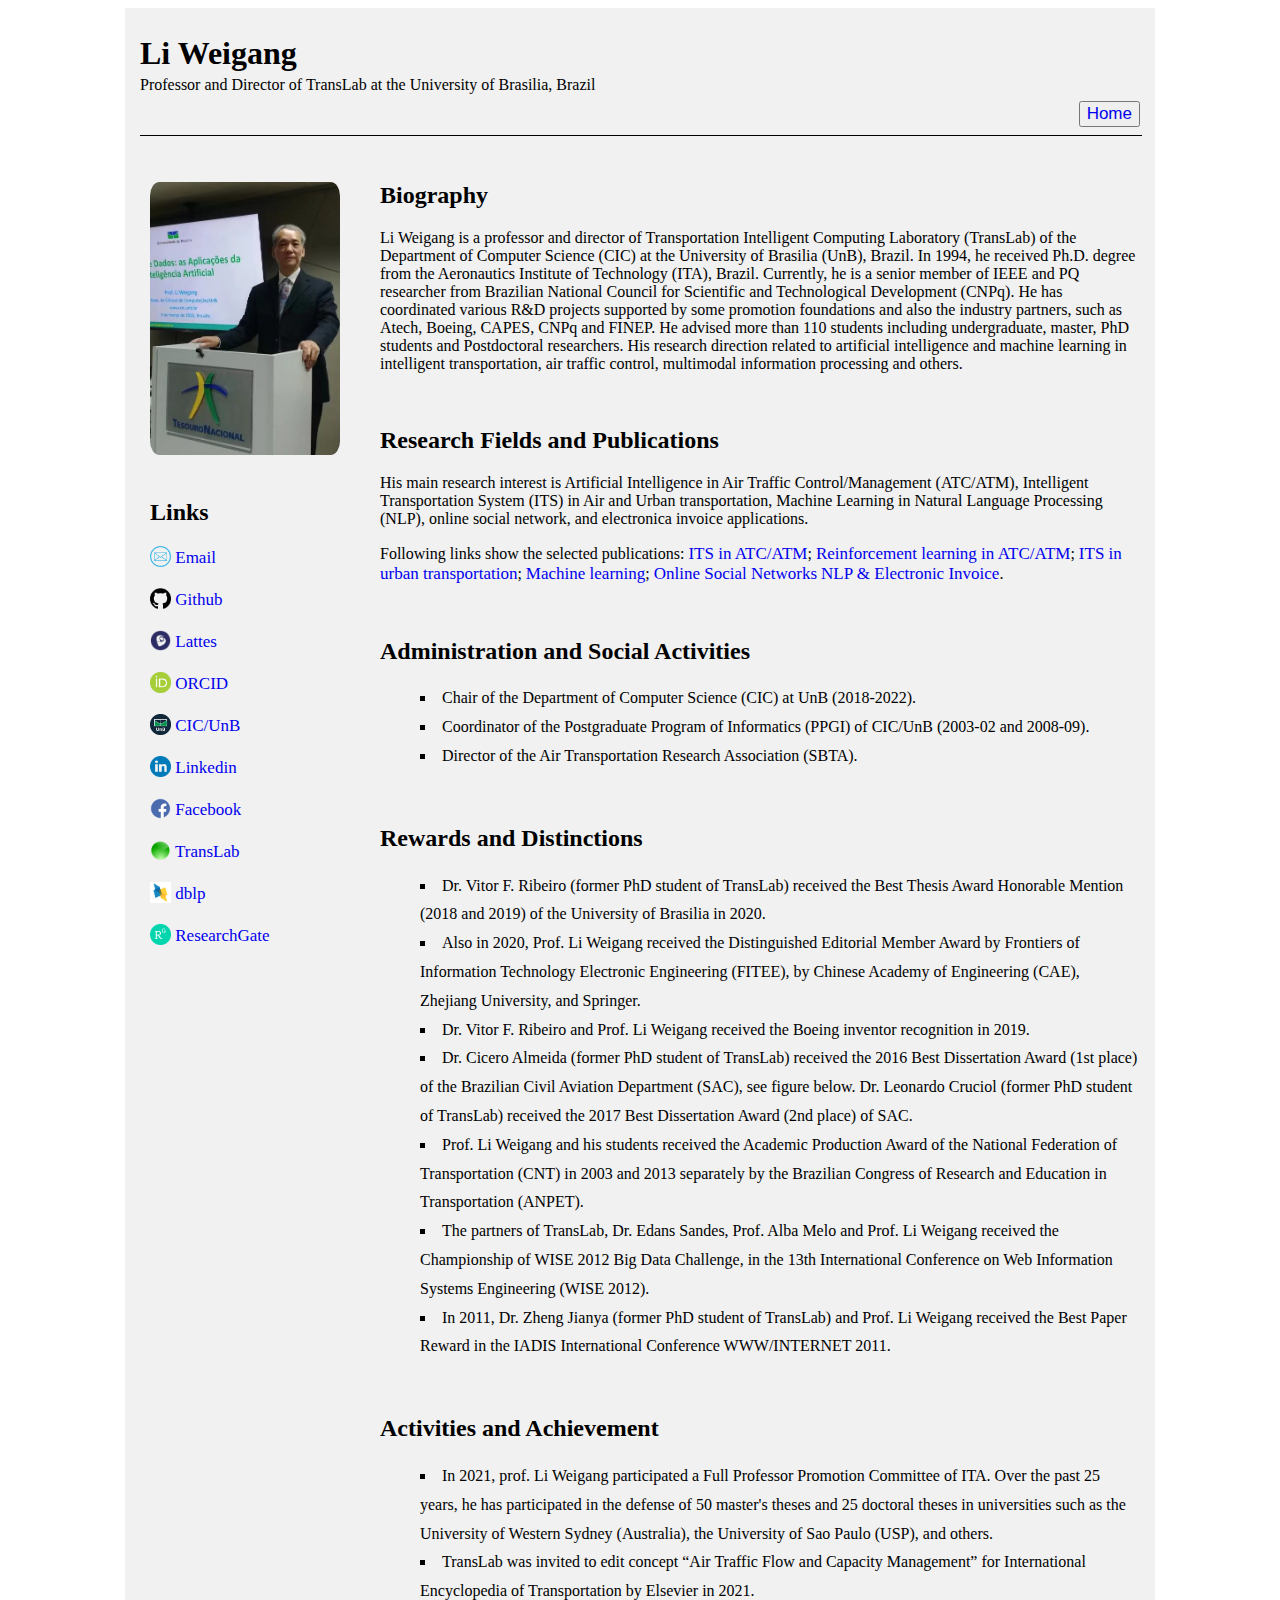
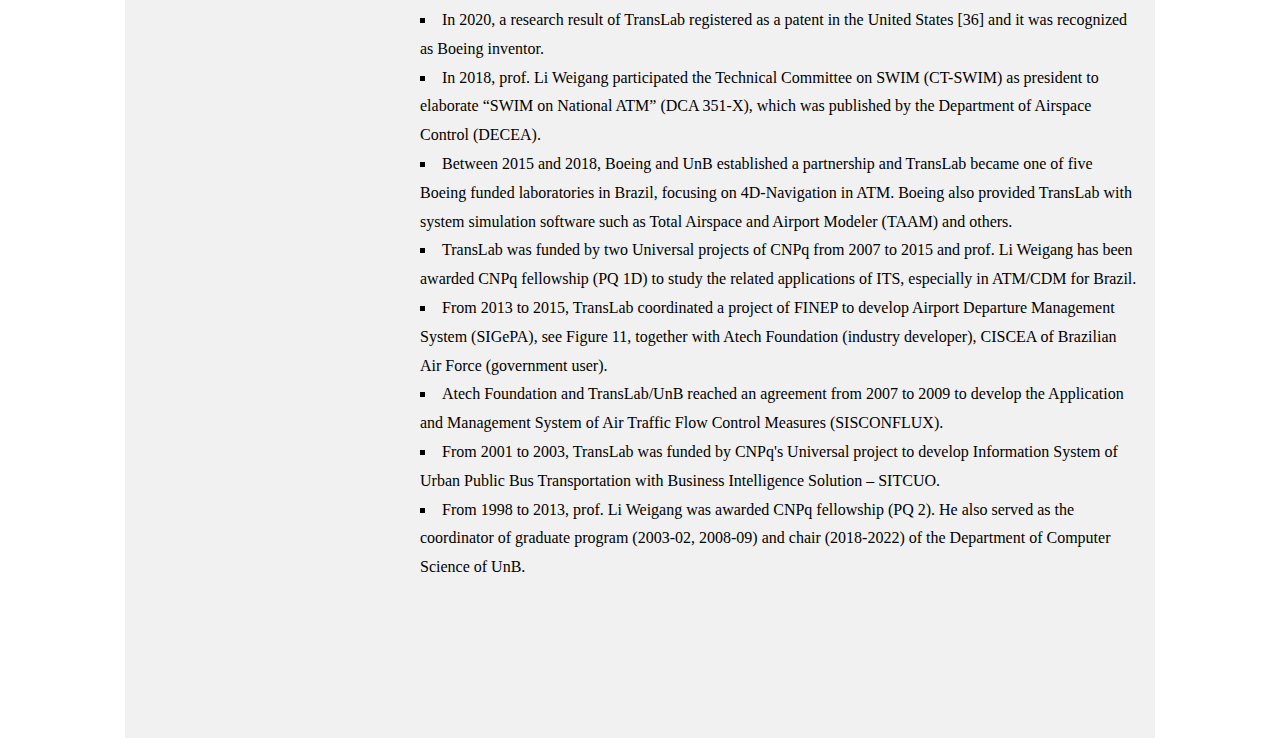
==== commit 6e66ccf1: "pages" ====
--- a/index.html
+++ b/index.html
@@ -13,29 +13,32 @@
         <header class="head">
             <h1> Li Weigang </h1>
 		    <p class="subhead">Professor and Director of TransLab at the University of Brasilia, Brazil</p> 
-            
+            <div class="col-lg-12" style="text-align: right;">
+                <button type="button" class="btn"><a href="index.html">Home</a></button>
+            </div>
         </header>
         <hr width=100% color="#000" size="1px">
         <br>
 
-        <!-- increase height manually in styles.css #left if right gets longer/-->
+        <!-- increase height manually in styles.css #right if right gets longer/-->
         <div id="left">
             
                 <img class="foto" src="images\foto.jpeg"> 
-                <h2>Links</h2>
-                <p><a href="mailto: weigang@unb.br"><img class="icon" src="icons\email.png"> Email</a></p>
-                <p><a href="https://github.com/LiWeigangBR"><img class="icon" src="icons\git.png"> Github</a></p>
-                <p><a href="http://lattes.cnpq.br/4218593188956443"><img class="icon" src="icons\icon-lattes.png"> Lattes</a></p>
-                <p><a href="https://orcid.org/0000-0003-1826-1850"><img class="icon" src="icons\ORCID-icon.png"> ORCID</a></p>
-                <p><a href="https://www.cic.unb.br/professores/89-weigang"><img class="icon" src="icons\unb.png"> CIC/UnB</a></p>
-		        <p><a href="https://www.linkedin.com/in/liweigang/?originalSubdomain=br"><img class="icon" src="icons\linkedin.png"> Linkedin</a></p>
-                <p><a href="https://pt-br.facebook.com/weigangbr"><img class="icon" src="icons\facebook.jpg"> Facebook</a></p>
-                <p><a href="https://www.translab.unb.br"><img class="icon" src="icons\green.png"> TransLab</a></p>
-                <p><a href="https://dblp.org/pid/l/WeigangLi.html"><img class="icon" src="icons\dblp.png"> dblp</a></p>
-                <p><a href="https://www.researchgate.net/profile/Li-Weigang">
+                <h2 class = "linkborder">Links</h2>
+                <p class = "linkborder"><a href="mailto: weigang@unb.br"><img class="icon" src="icons\email.png"> Email</a></p>
+                <p class = "linkborder"><a href="https://github.com/LiWeigangBR"><img class="icon" src="icons\git.png"> Github</a></p>
+                <p class = "linkborder"><a href="http://lattes.cnpq.br/4218593188956443"><img class="icon" src="icons\icon-lattes.png"> Lattes</a></p>
+                <p class = "linkborder"><a href="https://orcid.org/0000-0003-1826-1850"><img class="icon" src="icons\ORCID-icon.png"> ORCID</a></p>
+                <p class = "linkborder"><a href="https://www.cic.unb.br/professores/89-weigang"><img class="icon" src="icons\unb.png"> CIC/UnB</a></p>
+		        <p class = "linkborder"><a href="https://www.linkedin.com/in/liweigang/?originalSubdomain=br"><img class="icon" src="icons\linkedin.png"> Linkedin</a></p>
+                <p class = "linkborder"><a href="https://pt-br.facebook.com/weigangbr"><img class="icon" src="icons\facebook.jpg"> Facebook</a></p>
+                <p class = "linkborder"><a href="https://www.translab.unb.br"><img class="icon" src="icons\green.png"> TransLab</a></p>
+                <p class = "linkborder"><a href="https://dblp.org/pid/l/WeigangLi.html"><img class="icon" src="icons\dblp.png"> dblp</a></p>
+                <p class = "linkborder"><a href="https://www.researchgate.net/profile/Li-Weigang">
                 <img class="icon" src="icons\ResearchGate_icon.png"> ResearchGate</a></p>
-                
-        </div id="right">
+        </div>
+
+        <div id="right">
 
             <section class="biography">
                 <h2>Biography</h2>
--- a/styles.css
+++ b/styles.css
@@ -3,7 +3,7 @@
     padding: 15px;
     height:auto;
     width:1000px;
-    height:2200px;
+    height:2300px;
     margin: 10px auto;
     margin-top:0;
     margin-left:auto;
@@ -11,24 +11,24 @@
     margin-right:auto;
  }
 
- h1 {
+h1 {
     padding-bottom:0px;
  }
 
- .head{
+.head{
     margin-top:auto;
     padding-bottom:0.1px;
     line-height: 19px;
  }
 
- .subhead{
+.subhead{
     line-height: 0px;
  }
 
 img.foto {
     width:190px;
     border-radius: 5%;
-    margin: 20px 15px;
+    margin: 20px 10px;
 }
 
 img.icon {
@@ -36,15 +36,19 @@
     vertical-align: -4px;
 }
 
-#right {
+#left {
 	float: left ;
-	width:500px;
+	width:240px;
 }
 
-#left {
+#right{
 	float: left ;
-    width:250px;
-    height:2100px;
+    width:760px;
+    height:2000px;
+}
+
+.linkborder{
+    margin: 20px 10px;
 }
 
 p1{
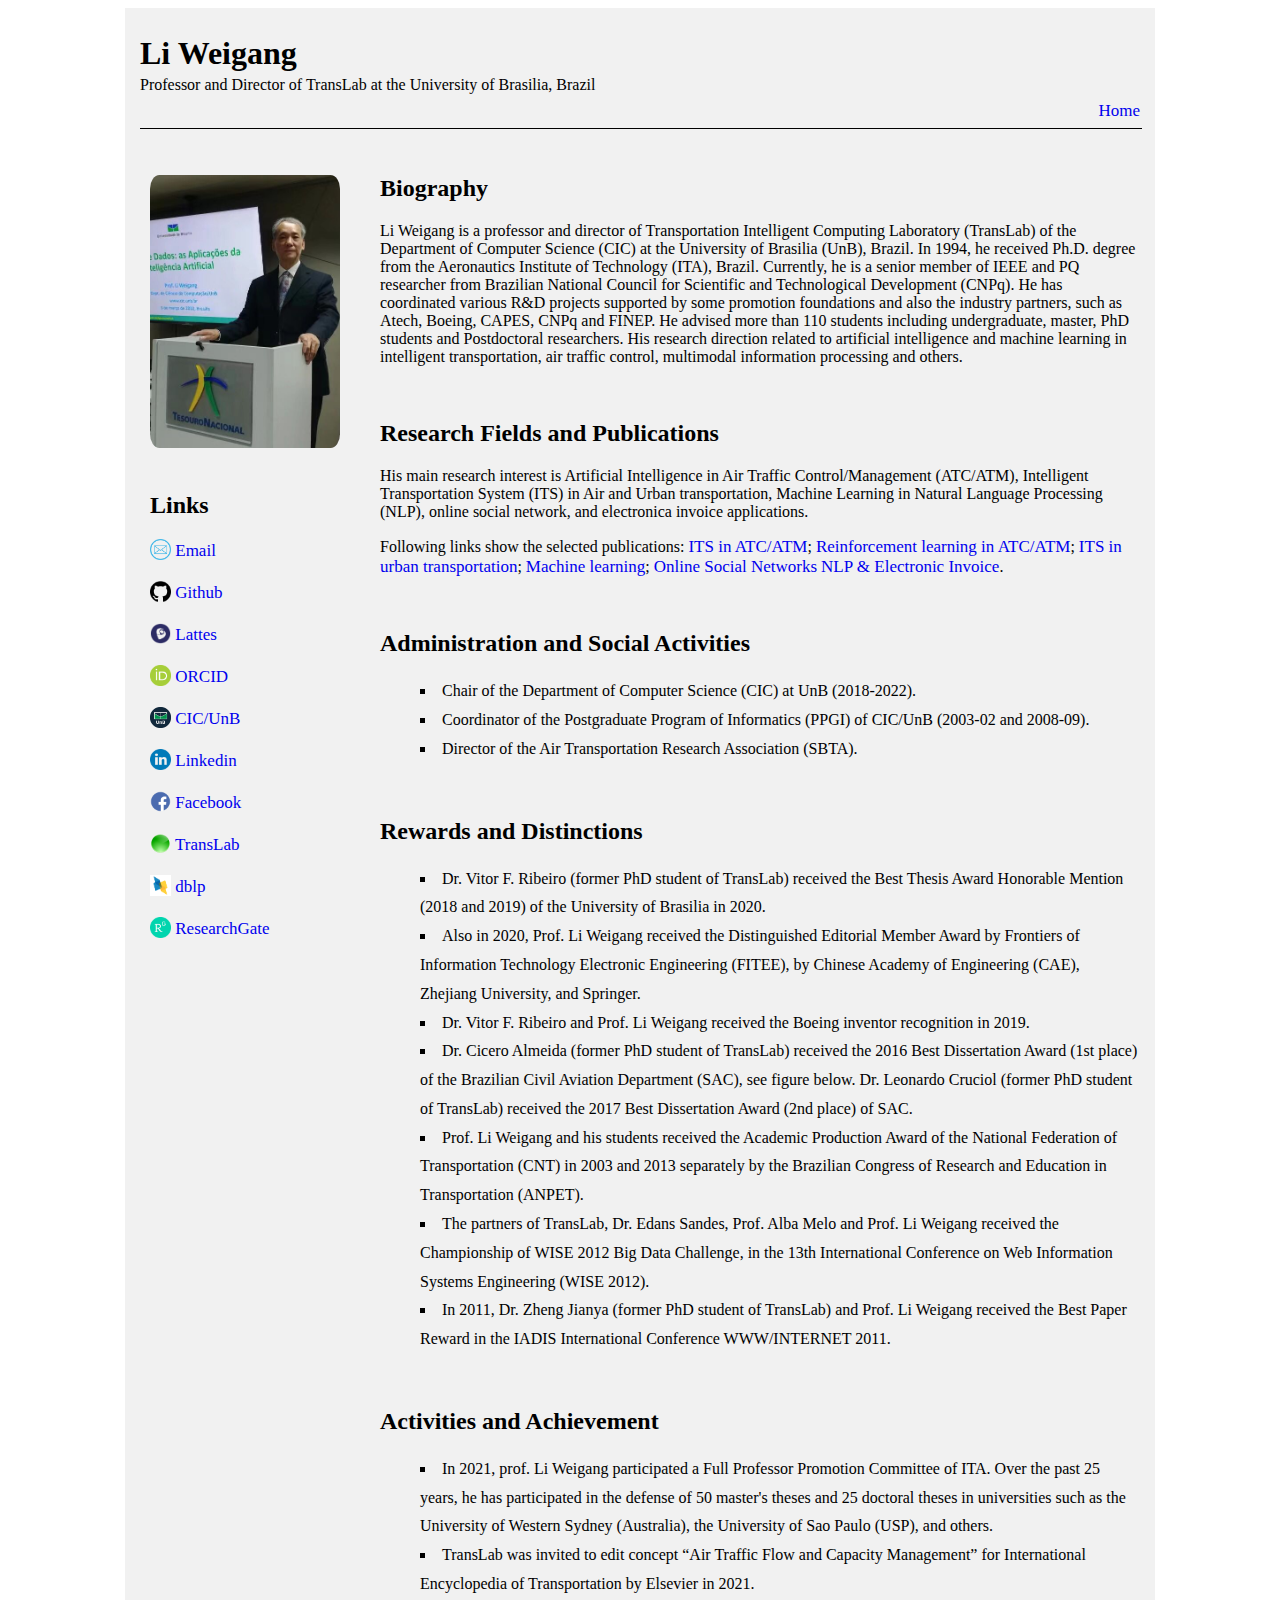
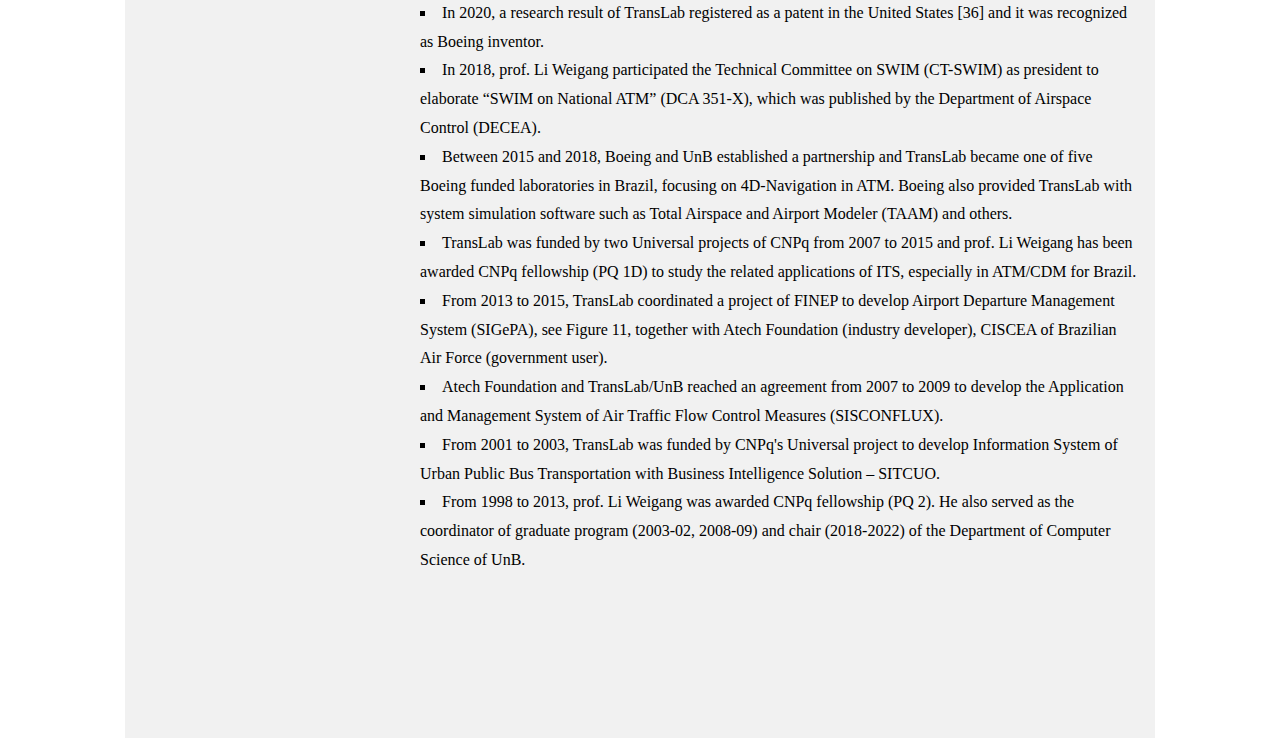
==== commit 078e3d04: "pages mor home" ====
--- a/index.html
+++ b/index.html
@@ -12,10 +12,10 @@
     <div class="container">
         <header class="head">
             <h1> Li Weigang </h1>
-		    <p class="subhead">Professor and Director of TransLab at the University of Brasilia, Brazil</p> 
-            <div class="col-lg-12" style="text-align: right;">
-                <button type="button" class="btn"><a href="index.html">Home</a></button>
-            </div>
+		    <p class="subhead">Professor and Director of TransLab at the University of Brasilia, Brazil</p>
+        
+            <p class="menu" style="text-align: right;"><a href="index.html">Home</a></p>
+
         </header>
         <hr width=100% color="#000" size="1px">
         <br>
--- a/styles.css
+++ b/styles.css
@@ -17,7 +17,7 @@
 
 .head{
     margin-top:auto;
-    padding-bottom:0.1px;
+    padding-bottom:0px;
     line-height: 19px;
  }
 
@@ -46,7 +46,10 @@
     width:760px;
     height:2000px;
 }
-
+.menu{
+    margin:0px;
+    border: none;
+}
 .linkborder{
     margin: 20px 10px;
 }
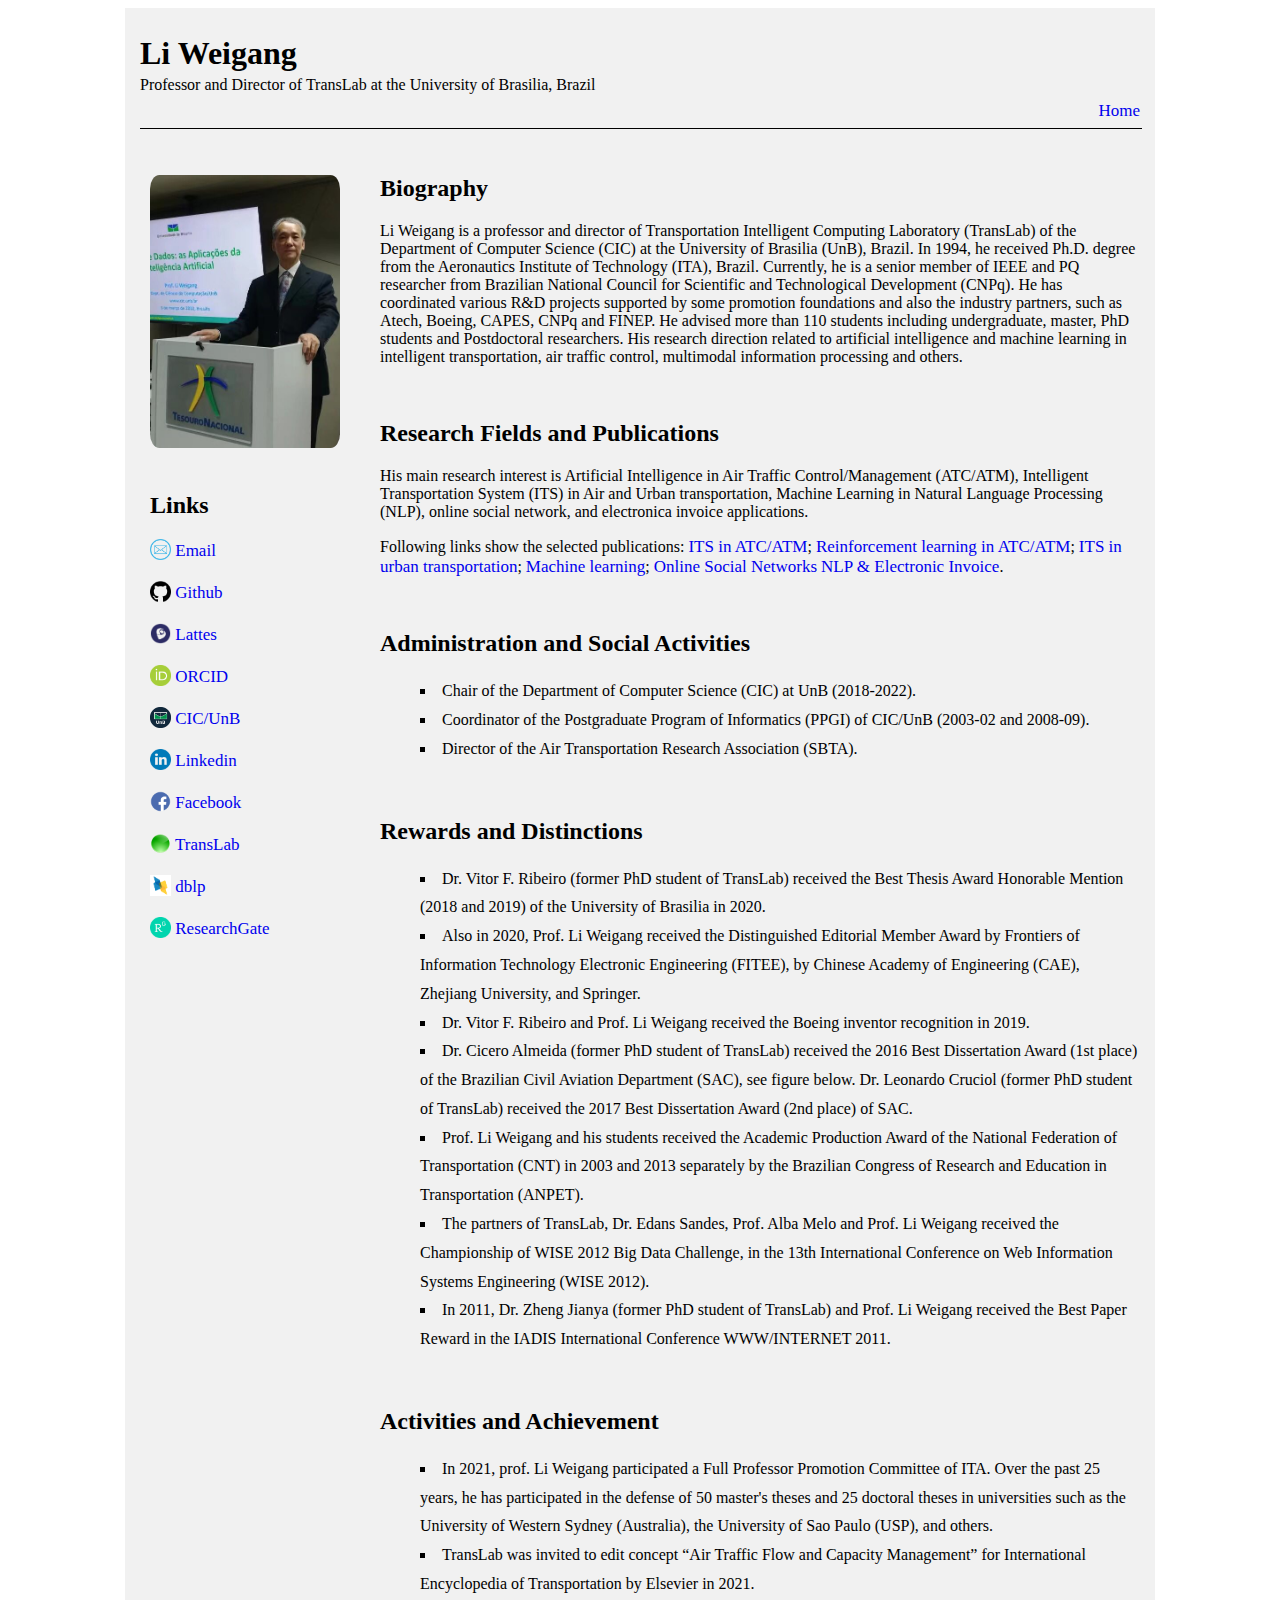
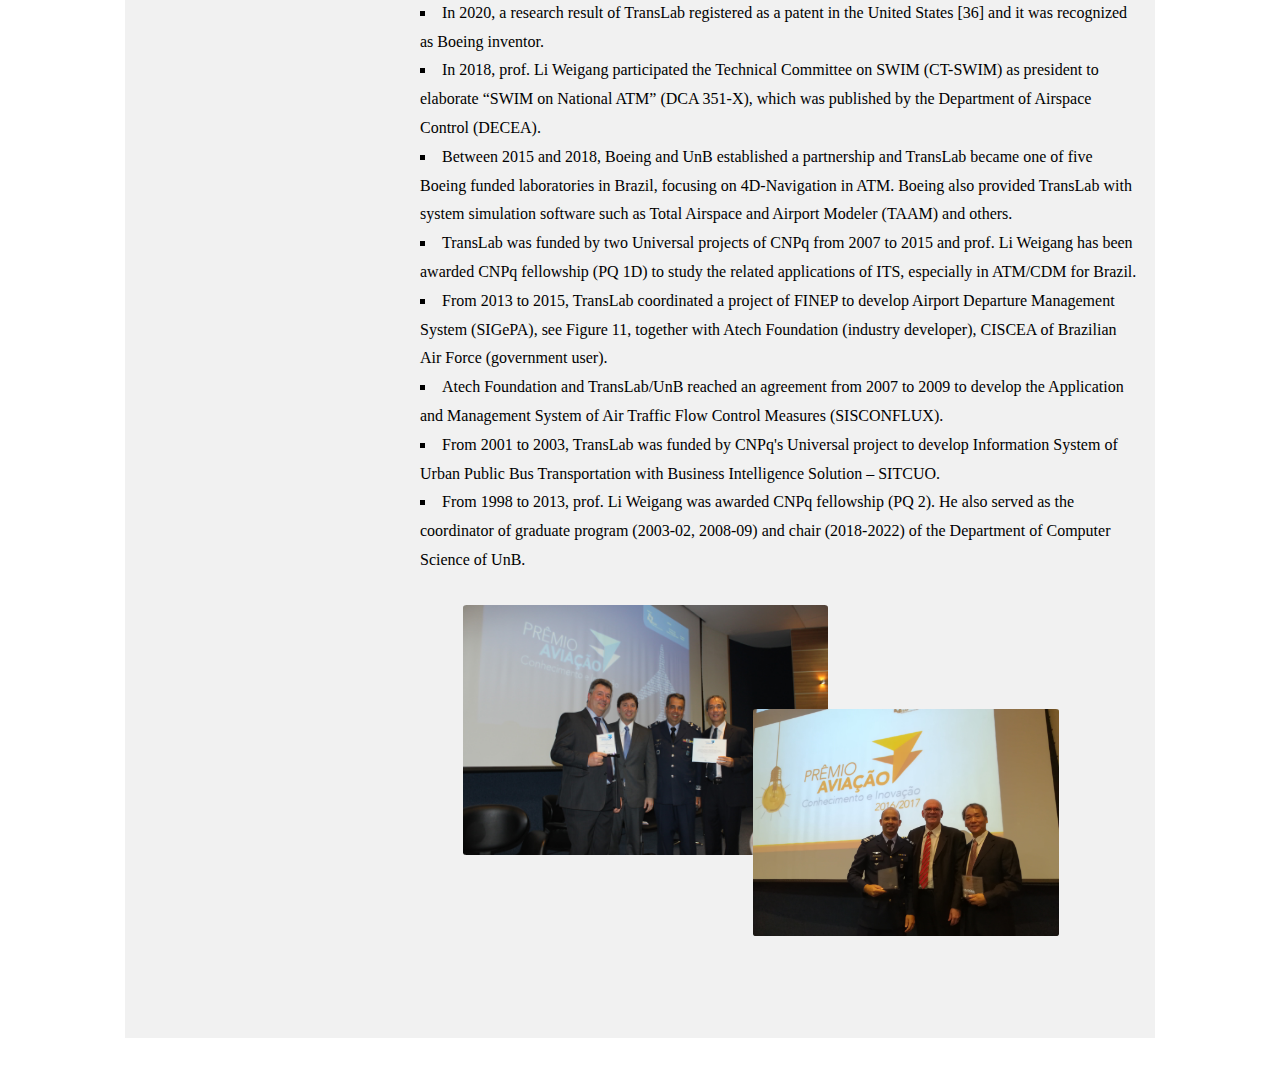
==== commit c51389b9: "photos" ====
--- a/index.html
+++ b/index.html
@@ -127,9 +127,17 @@
                             Transportation with Business Intelligence Solution – SITCUO. </li>
                         <li>From 1998 to 2013, prof. Li Weigang was awarded CNPq fellowship (PQ 2). He also served as the coordinator of graduate 
                             program (2003-02, 2008-09) and chair (2018-2022) of the Department of Computer Science of UnB. </li>
+                           
                     </ul>
                     
                 </section>
+                
+                <div>
+                    <figure class="fotos">
+                        <img class="first" src="./images/IMG_2027 2016 Premio.JPG">
+                        <img class="second" src="./images/IMG_20170905_152501.jpg">
+                    </figure>
+                </div>
         </div>
     </div>
 </body>
--- a/styles.css
+++ b/styles.css
@@ -3,13 +3,37 @@
     padding: 15px;
     height:auto;
     width:1000px;
-    height:2300px;
+    height:2600px;
     margin: 10px auto;
     margin-top:0;
     margin-left:auto;
     margin-bottom:0;
     margin-right:auto;
  }
+
+.container figure.fotos{
+    width:430px;
+    height:430px;
+    margin-top: 30px;
+}
+
+.container figure.fotos img{
+    border-radius: 1%;
+    position:relative;
+}
+
+.first{
+    width:365px;
+    height:250px;
+    left: 43px;
+}
+
+.second{
+    width:306px;
+    height:227px;
+    left: 333px;
+    top:-150px;
+}
 
 h1 {
     padding-bottom:0px;
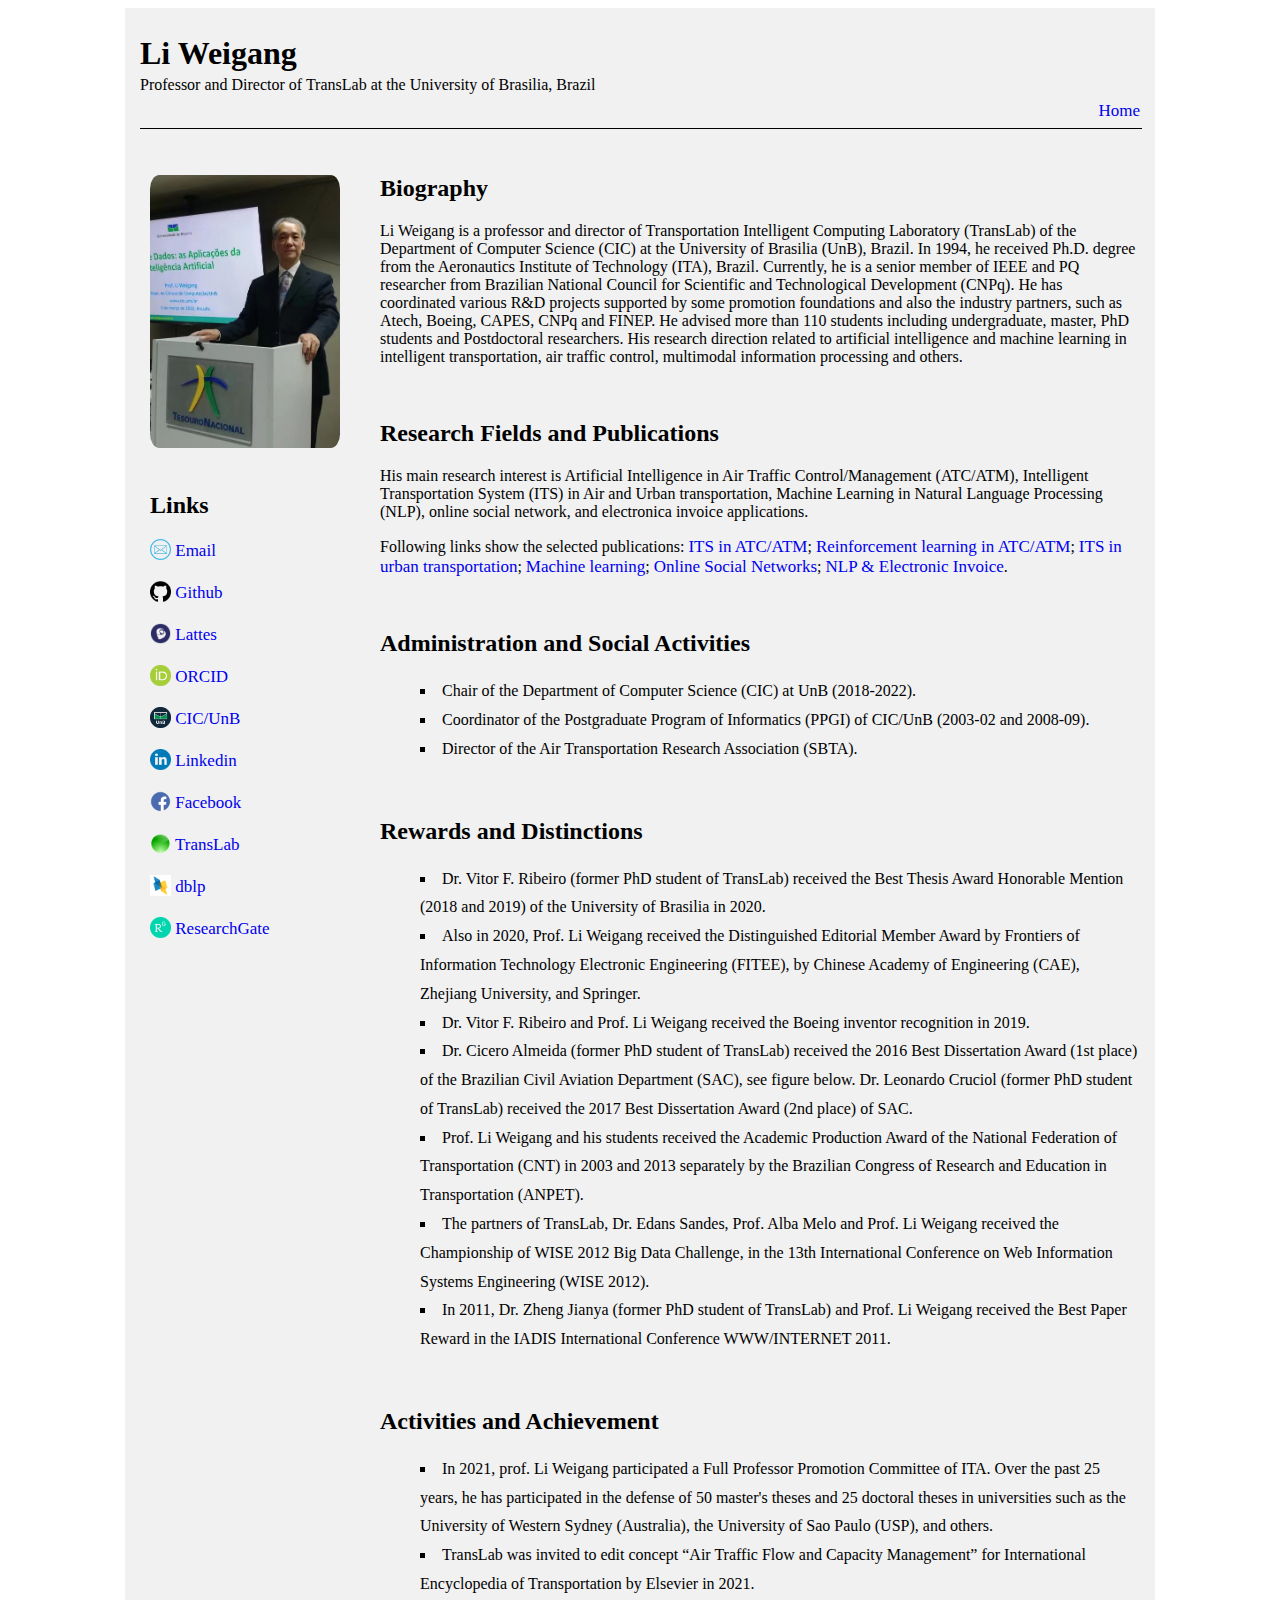
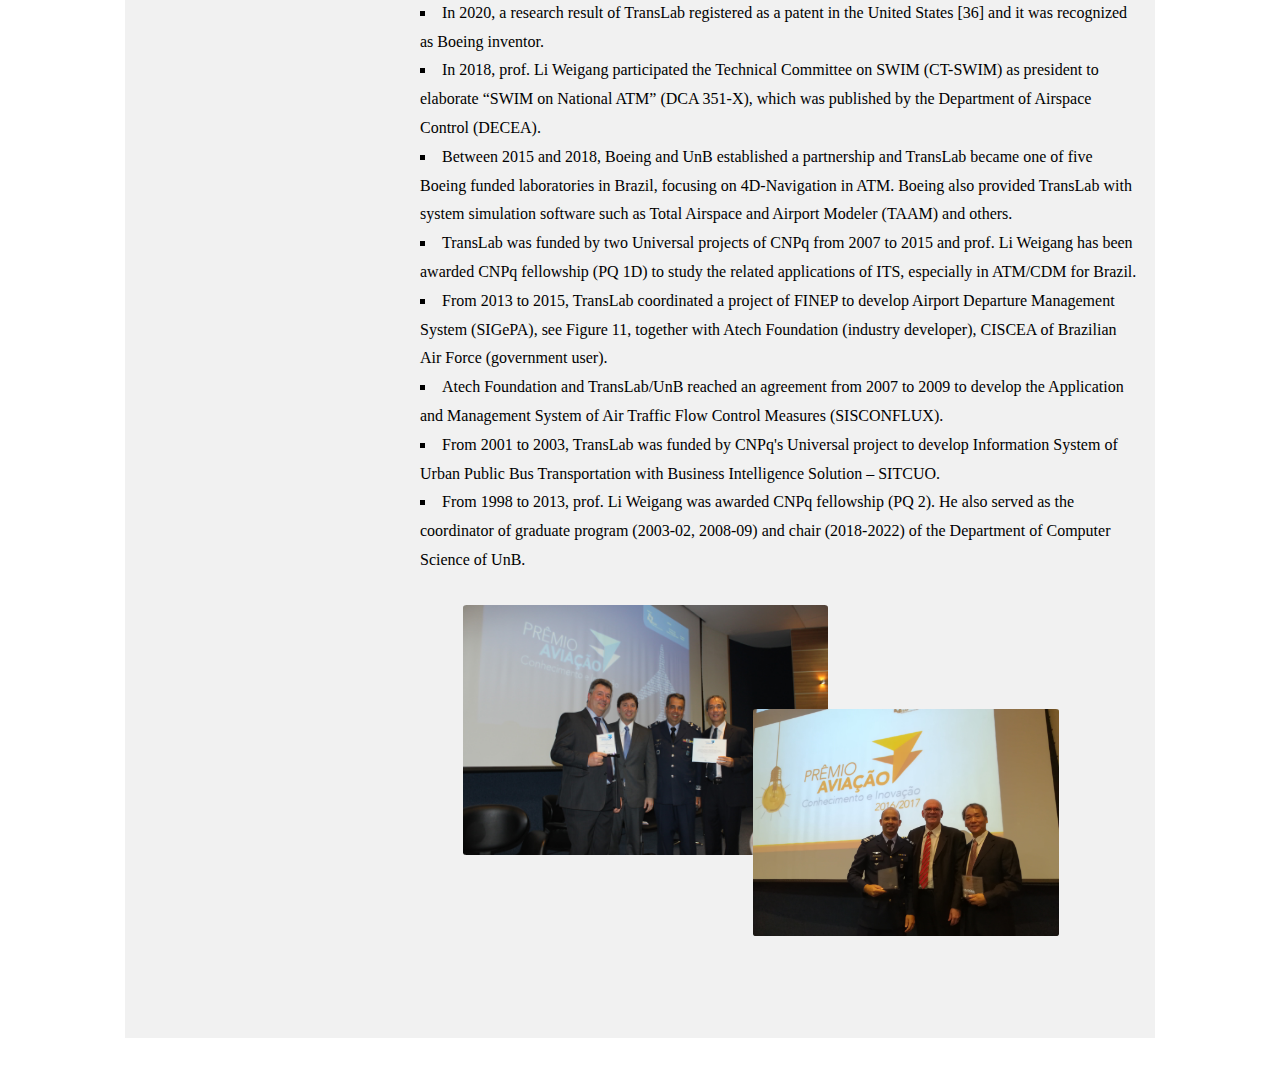
==== commit e442e4a5: "Electronic Invoice" ====
--- a/index.html
+++ b/index.html
@@ -66,7 +66,7 @@
                         <a href="reinforcement.html">Reinforcement learning in ATC/ATM</a>;
                         <a href="transportation.html">ITS in urban transportation</a>;
                         <a href="machine.html">Machine learning</a>;
-                        <a href="social.html">Online Social Networks</a> 
+                        <a href="social.html">Online Social Networks</a>;
                         <a href="NLP.html">NLP & Electronic Invoice</a>.
                     </p>
 
